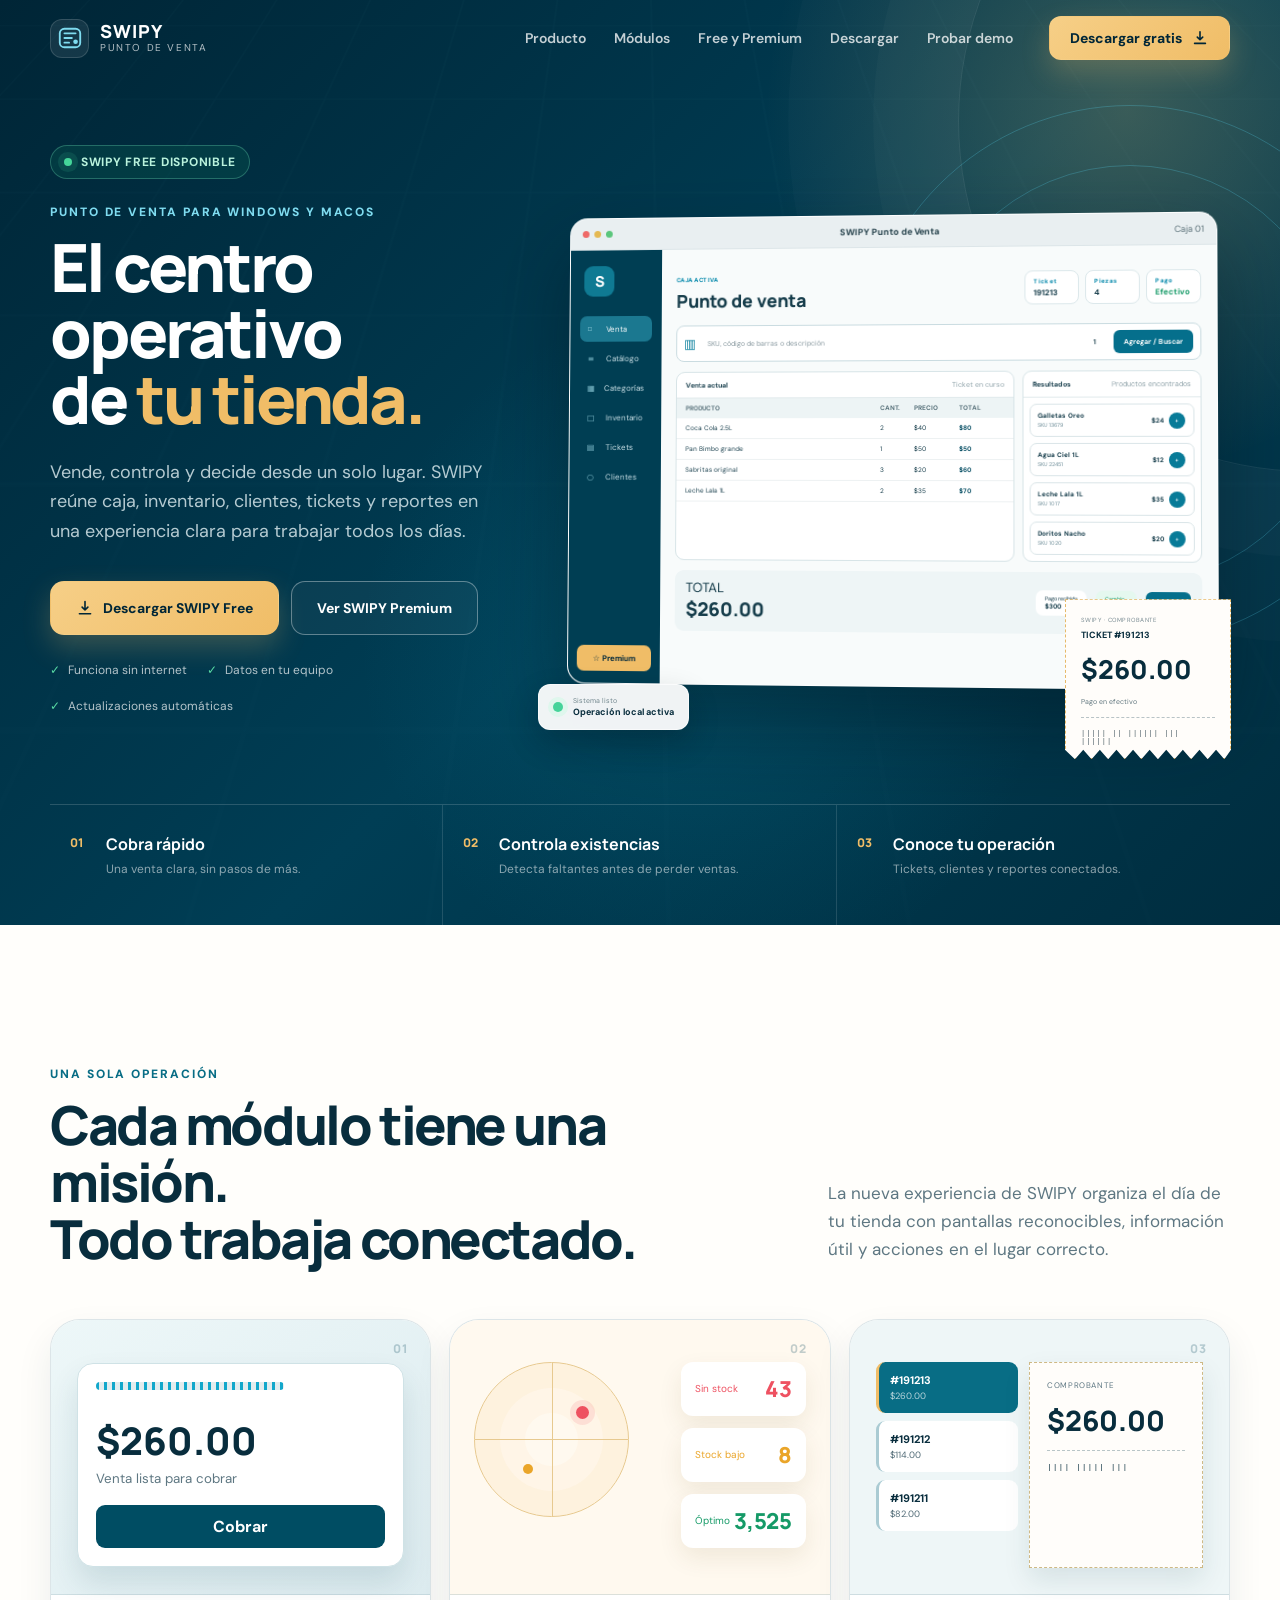
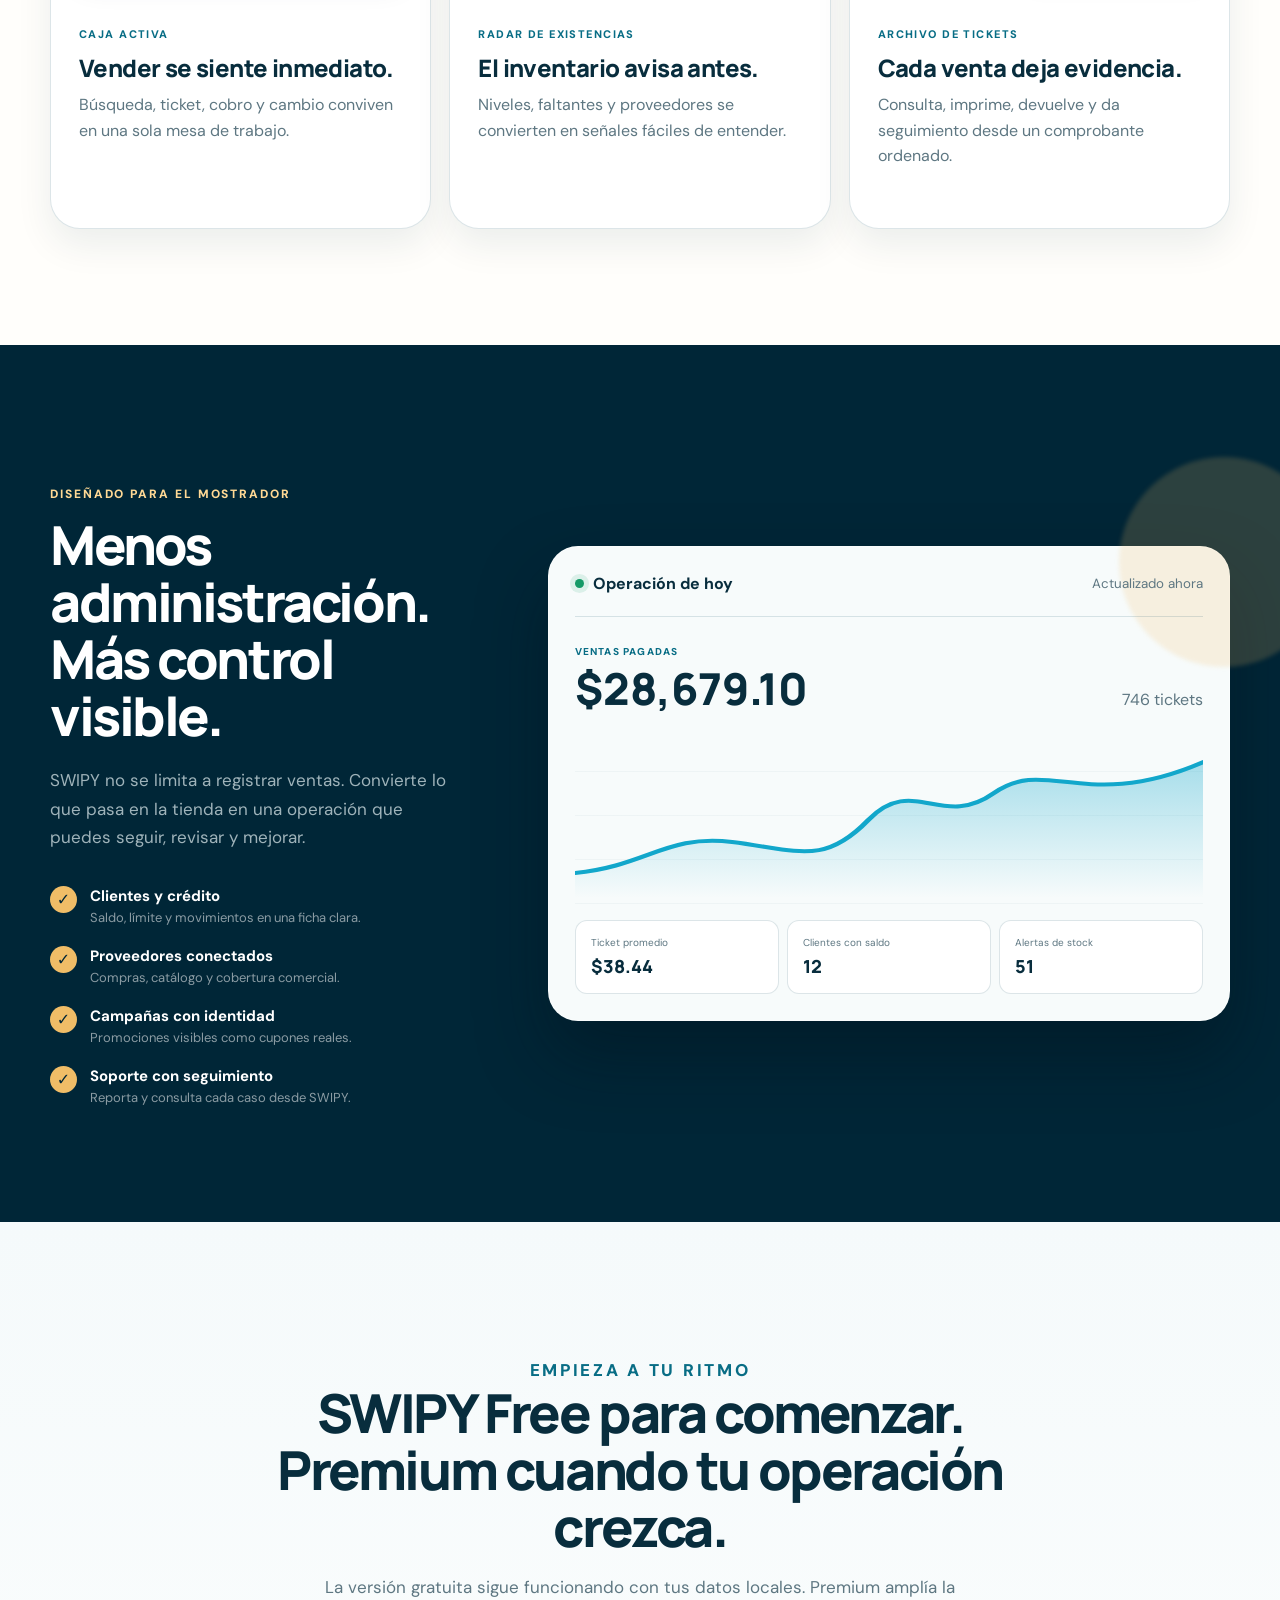
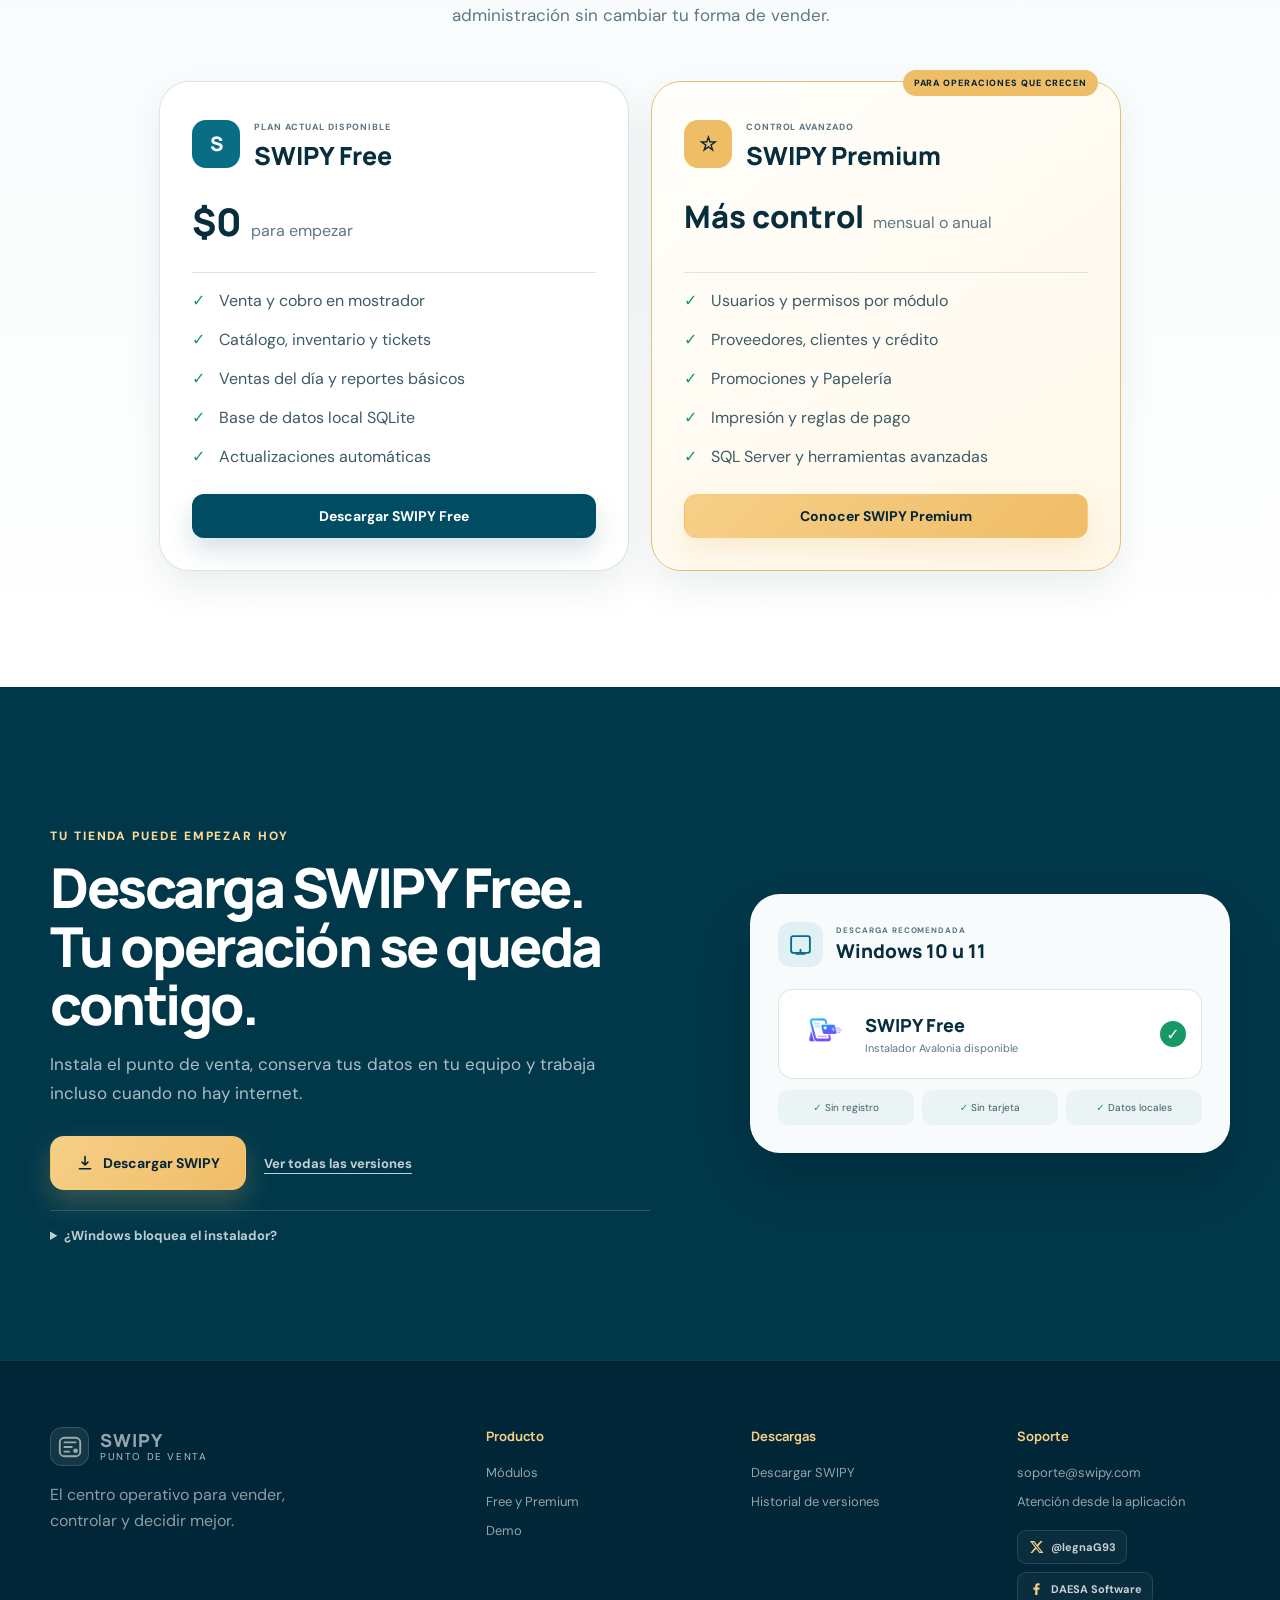
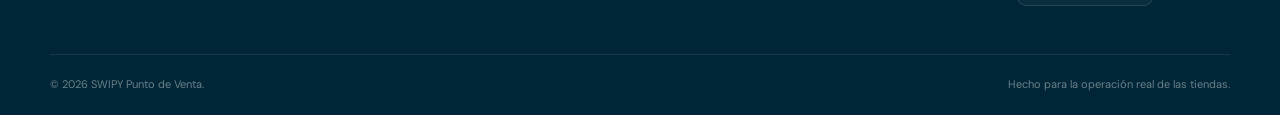
==== index.html @ 62e3567a "feat: publicar landing oficial de SWIPY" ====
<!doctype html>
<html lang="es-MX">
<head>
  <meta charset="utf-8">
  <meta name="viewport" content="width=device-width, initial-scale=1">
  <meta name="theme-color" content="#00384a">
  <meta name="description" content="SWIPY es el punto de venta para cobrar, controlar inventario, clientes, tickets y la operación de tu tienda desde un solo lugar.">
  <meta property="og:title" content="SWIPY · El centro operativo de tu tienda">
  <meta property="og:description" content="Vende, controla y decide desde un solo lugar. Descarga SWIPY Free para Windows o macOS.">
  <meta property="og:type" content="website">
  <meta property="og:url" content="https://daesa-software.github.io/swipy/">
  <meta property="og:image" content="favicon.png">
  <title>SWIPY · Punto de venta para tu tienda</title>
  <link rel="canonical" href="https://daesa-software.github.io/swipy/">
  <link rel="icon" type="image/png" sizes="256x256" href="favicon.png?v=2">
  <link rel="shortcut icon" type="image/png" href="favicon.png?v=2">
  <link rel="apple-touch-icon" href="favicon.png?v=2">
  <link rel="preconnect" href="https://fonts.googleapis.com">
  <link rel="preconnect" href="https://fonts.gstatic.com" crossorigin>
  <link href="https://fonts.googleapis.com/css2?family=DM+Sans:wght@400;500;600;700&family=Manrope:wght@600;700;800&display=swap" rel="stylesheet">
  <link rel="stylesheet" href="styles.css">
</head>
<body>
  <a class="skip-link" href="#contenido">Saltar al contenido</a>

  <header class="site-header" id="top">
    <div class="shell header-inner">
      <a class="brand" href="#top" aria-label="SWIPY, inicio">
        <span class="brand-symbol" aria-hidden="true">
          <svg viewBox="0 0 28 28" fill="none">
            <rect x="3" y="4" width="22" height="20" rx="5" stroke="currentColor" stroke-width="2"/>
            <path d="M8 9h12M8 14h8M8 19h5" stroke="currentColor" stroke-width="2" stroke-linecap="round"/>
            <circle cx="20" cy="18" r="2.5" fill="currentColor"/>
          </svg>
        </span>
        <span><strong>SWIPY</strong><small>Punto de venta</small></span>
      </a>

      <button class="menu-button" type="button" aria-expanded="false" aria-controls="site-nav">
        <span></span><span></span><span></span>
        <span class="sr-only">Abrir menú</span>
      </button>

      <nav class="site-nav" id="site-nav" aria-label="Navegación principal">
        <a href="#producto">Producto</a>
        <a href="#modulos">Módulos</a>
        <a href="#planes">Free y Premium</a>
        <a href="#descargar">Descargar</a>
        <a href="demo.html">Probar demo</a>
      </nav>

      <a class="button button-sand header-download" id="header-download" href="#descargar">
        Descargar gratis
        <svg viewBox="0 0 20 20" aria-hidden="true"><path d="M10 3v9m0 0 3-3m-3 3L7 9M4 16h12" fill="none" stroke="currentColor" stroke-width="1.8" stroke-linecap="round" stroke-linejoin="round"/></svg>
      </a>
    </div>
  </header>

  <main id="contenido">
    <section class="hero" id="producto">
      <div class="blueprint" aria-hidden="true"></div>
      <div class="shell hero-grid">
        <div class="hero-copy">
          <div class="availability">
            <span class="pulse"></span>
            SWIPY Free disponible
          </div>
          <p class="eyebrow" id="hero-eyebrow">Punto de venta para Windows y macOS</p>
          <h1>El centro operativo<br>de <em>tu tienda.</em></h1>
          <p class="hero-lead">Vende, controla y decide desde un solo lugar. SWIPY reúne caja, inventario, clientes, tickets y reportes en una experiencia clara para trabajar todos los días.</p>
          <div class="hero-actions">
            <a class="button button-sand button-large" href="#descargar">
              <svg viewBox="0 0 20 20" aria-hidden="true"><path d="M10 2.8v9.4m0 0 3.2-3.2M10 12.2 6.8 9M3.8 16.4h12.4" fill="none" stroke="currentColor" stroke-width="1.8" stroke-linecap="round" stroke-linejoin="round"/></svg>
              Descargar SWIPY Free
            </a>
            <a class="button button-outline-light button-large" href="#planes">Ver SWIPY Premium</a>
          </div>
          <div class="hero-proof">
            <span><b>✓</b> Funciona sin internet</span>
            <span><b>✓</b> Datos en tu equipo</span>
            <span><b>✓</b> Actualizaciones automáticas</span>
          </div>
        </div>

        <div class="product-stage" aria-label="Vista previa del punto de venta SWIPY">
          <div class="stage-orbit orbit-one"></div>
          <div class="stage-orbit orbit-two"></div>
          <div class="app-window">
            <div class="window-bar">
              <div class="window-dots"><i></i><i></i><i></i></div>
              <strong>SWIPY Punto de Venta</strong>
              <span>Caja 01</span>
            </div>
            <div class="app-body">
              <aside class="app-sidebar">
                <div class="app-logo">S</div>
                <div class="app-nav active"><span>⌑</span> Venta</div>
                <div class="app-nav"><span>≡</span> Catálogo</div>
                <div class="app-nav"><span>▦</span> Categorías</div>
                <div class="app-nav"><span>□</span> Inventario</div>
                <div class="app-nav"><span>▤</span> Tickets</div>
                <div class="app-nav"><span>○</span> Clientes</div>
                <div class="app-premium">☆ Premium</div>
              </aside>
              <div class="app-content">
                <div class="app-top">
                  <div>
                    <small>CAJA ACTIVA</small>
                    <h3>Punto de venta</h3>
                  </div>
                  <div class="app-kpis">
                    <span><small>Ticket</small><b>191213</b></span>
                    <span><small>Piezas</small><b>4</b></span>
                    <span><small>Pago</small><b class="green">Efectivo</b></span>
                  </div>
                </div>
                <div class="search-strip">
                  <span class="barcode">▥</span>
                  <span>SKU, código de barras o descripción</span>
                  <b>1</b>
                  <button>Agregar / Buscar</button>
                </div>
                <div class="sale-grid">
                  <div class="ticket-panel">
                    <div class="panel-title"><strong>Venta actual</strong><span>Ticket en curso</span></div>
                    <div class="ticket-head"><span>Producto</span><span>Cant.</span><span>Precio</span><span>Total</span></div>
                    <div class="ticket-row"><span>Coca Cola 2.5L</span><span>2</span><span>$40</span><b>$80</b></div>
                    <div class="ticket-row"><span>Pan Bimbo grande</span><span>1</span><span>$50</span><b>$50</b></div>
                    <div class="ticket-row"><span>Sabritas original</span><span>3</span><span>$20</span><b>$60</b></div>
                    <div class="ticket-row"><span>Leche Lala 1L</span><span>2</span><span>$35</span><b>$70</b></div>
                  </div>
                  <div class="results-panel">
                    <div class="panel-title"><strong>Resultados</strong><span>Productos encontrados</span></div>
                    <div class="result"><span><b>Galletas Oreo</b><small>SKU 13679</small></span><b>$24</b><i>+</i></div>
                    <div class="result"><span><b>Agua Ciel 1L</b><small>SKU 22451</small></span><b>$12</b><i>+</i></div>
                    <div class="result"><span><b>Leche Lala 1L</b><small>SKU 1017</small></span><b>$35</b><i>+</i></div>
                    <div class="result"><span><b>Doritos Nacho</b><small>SKU 1020</small></span><b>$20</b><i>+</i></div>
                  </div>
                </div>
                <div class="payment-bar">
                  <div><small>TOTAL</small><strong>$260.00</strong></div>
                  <span><small>Pago recibido</small><b>$300</b></span>
                  <span class="change"><small>Cambio</small><b>$40.00</b></span>
                  <button>Cobrar</button>
                </div>
              </div>
            </div>
          </div>
          <div class="receipt-card">
            <span>SWIPY · COMPROBANTE</span>
            <b>TICKET #191213</b>
            <strong>$260.00</strong>
            <small>Pago en efectivo</small>
            <i></i>
            <code>||||| || |||||| ||| ||||||</code>
          </div>
          <div class="status-card">
            <i></i>
            <span><small>Sistema listo</small><strong>Operación local activa</strong></span>
          </div>
        </div>
      </div>
      <div class="shell signal-strip" aria-label="Características principales">
        <div><span>01</span><strong>Cobra rápido</strong><small>Una venta clara, sin pasos de más.</small></div>
        <div><span>02</span><strong>Controla existencias</strong><small>Detecta faltantes antes de perder ventas.</small></div>
        <div><span>03</span><strong>Conoce tu operación</strong><small>Tickets, clientes y reportes conectados.</small></div>
      </div>
    </section>

    <section class="section intro-section" id="modulos">
      <div class="shell">
        <div class="section-heading">
          <div>
            <p class="eyebrow ocean">Una sola operación</p>
            <h2>Cada módulo tiene una misión.<br>Todo trabaja conectado.</h2>
          </div>
          <p>La nueva experiencia de SWIPY organiza el día de tu tienda con pantallas reconocibles, información útil y acciones en el lugar correcto.</p>
        </div>

        <div class="module-grid">
          <article class="module-card module-sale">
            <div class="module-number">01</div>
            <div class="module-visual">
              <div class="mini-register">
                <span class="scan-line"></span>
                <div><b>$260.00</b><small>Venta lista para cobrar</small></div>
                <button>Cobrar</button>
              </div>
            </div>
            <div class="module-copy">
              <span class="module-label">Caja activa</span>
              <h3>Vender se siente inmediato.</h3>
              <p>Búsqueda, ticket, cobro y cambio conviven en una sola mesa de trabajo.</p>
            </div>
          </article>

          <article class="module-card module-stock">
            <div class="module-number">02</div>
            <div class="module-visual stock-radar">
              <div class="radar-circle"><span></span><i></i></div>
              <div class="stock-stat red"><small>Sin stock</small><b>43</b></div>
              <div class="stock-stat amber"><small>Stock bajo</small><b>8</b></div>
              <div class="stock-stat green"><small>Óptimo</small><b>3,525</b></div>
            </div>
            <div class="module-copy">
              <span class="module-label">Radar de existencias</span>
              <h3>El inventario avisa antes.</h3>
              <p>Niveles, faltantes y proveedores se convierten en señales fáciles de entender.</p>
            </div>
          </article>

          <article class="module-card module-ticket">
            <div class="module-number">03</div>
            <div class="module-visual archive-visual">
              <div class="archive-list">
                <span class="selected"><b>#191213</b><small>$260.00</small></span>
                <span><b>#191212</b><small>$114.00</small></span>
                <span><b>#191211</b><small>$82.00</small></span>
              </div>
              <div class="archive-receipt">
                <small>COMPROBANTE</small><b>$260.00</b><i></i><code>|||| ||||| |||</code>
              </div>
            </div>
            <div class="module-copy">
              <span class="module-label">Archivo de tickets</span>
              <h3>Cada venta deja evidencia.</h3>
              <p>Consulta, imprime, devuelve y da seguimiento desde un comprobante ordenado.</p>
            </div>
          </article>
        </div>
      </div>
    </section>

    <section class="section workflow-section">
      <div class="shell workflow-grid">
        <div class="workflow-copy">
          <p class="eyebrow sand">Diseñado para el mostrador</p>
          <h2>Menos administración.<br>Más control visible.</h2>
          <p>SWIPY no se limita a registrar ventas. Convierte lo que pasa en la tienda en una operación que puedes seguir, revisar y mejorar.</p>
          <ul class="check-list">
            <li><span>✓</span><div><b>Clientes y crédito</b><small>Saldo, límite y movimientos en una ficha clara.</small></div></li>
            <li><span>✓</span><div><b>Proveedores conectados</b><small>Compras, catálogo y cobertura comercial.</small></div></li>
            <li><span>✓</span><div><b>Campañas con identidad</b><small>Promociones visibles como cupones reales.</small></div></li>
            <li><span>✓</span><div><b>Soporte con seguimiento</b><small>Reporta y consulta cada caso desde SWIPY.</small></div></li>
          </ul>
        </div>
        <div class="operations-board">
          <div class="board-header">
            <span><i></i> Operación de hoy</span>
            <small>Actualizado ahora</small>
          </div>
          <div class="board-total">
            <small>VENTAS PAGADAS</small>
            <strong>$28,679.10</strong>
            <span>746 tickets</span>
          </div>
          <div class="board-chart">
            <div class="chart-grid"></div>
            <svg viewBox="0 0 480 160" preserveAspectRatio="none" aria-hidden="true">
              <defs><linearGradient id="chartFill" x1="0" y1="0" x2="0" y2="1"><stop offset="0" stop-color="#12a7cb" stop-opacity=".35"/><stop offset="1" stop-color="#12a7cb" stop-opacity="0"/></linearGradient></defs>
              <path d="M0 135 C55 128,70 96,120 104 S190 128,224 82 S280 92,320 55 S390 75,480 24 L480 160 L0 160Z" fill="url(#chartFill)"/>
              <path d="M0 135 C55 128,70 96,120 104 S190 128,224 82 S280 92,320 55 S390 75,480 24" fill="none" stroke="#12a7cb" stroke-width="4" stroke-linecap="round"/>
            </svg>
          </div>
          <div class="board-stats">
            <span><small>Ticket promedio</small><b>$38.44</b></span>
            <span><small>Clientes con saldo</small><b>12</b></span>
            <span><small>Alertas de stock</small><b>51</b></span>
          </div>
        </div>
      </div>
    </section>

    <section class="section plans-section" id="planes">
      <div class="shell">
        <div class="section-heading centered">
          <p class="eyebrow ocean">Empieza a tu ritmo</p>
          <h2>SWIPY Free para comenzar.<br>Premium cuando tu operación crezca.</h2>
          <p>La versión gratuita sigue funcionando con tus datos locales. Premium amplía la administración sin cambiar tu forma de vender.</p>
        </div>
        <div class="plans-grid">
          <article class="plan-card free-card">
            <div class="plan-top">
              <span class="plan-icon">S</span>
              <div><small>PLAN ACTUAL DISPONIBLE</small><h3>SWIPY Free</h3></div>
            </div>
            <div class="price"><strong>$0</strong><span>para empezar</span></div>
            <ul>
              <li>Venta y cobro en mostrador</li>
              <li>Catálogo, inventario y tickets</li>
              <li>Ventas del día y reportes básicos</li>
              <li>Base de datos local SQLite</li>
              <li>Actualizaciones automáticas</li>
            </ul>
            <a class="button button-ocean button-full" href="#descargar">Descargar SWIPY Free</a>
          </article>
          <article class="plan-card premium-card">
            <div class="premium-ribbon">PARA OPERACIONES QUE CRECEN</div>
            <div class="plan-top">
              <span class="plan-icon">☆</span>
              <div><small>CONTROL AVANZADO</small><h3>SWIPY Premium</h3></div>
            </div>
            <div class="price"><strong>Más control</strong><span>mensual o anual</span></div>
            <ul>
              <li>Usuarios y permisos por módulo</li>
              <li>Proveedores, clientes y crédito</li>
              <li>Promociones y Papelería</li>
              <li>Impresión y reglas de pago</li>
              <li>SQL Server y herramientas avanzadas</li>
            </ul>
            <a class="button button-sand button-full" href="mailto:soporte@swipy.com?subject=Quiero%20SWIPY%20Premium">Conocer SWIPY Premium</a>
          </article>
        </div>
      </div>
    </section>

    <section class="section download-section" id="descargar">
      <div class="shell download-grid">
        <div class="download-copy">
          <p class="eyebrow sand">Tu tienda puede empezar hoy</p>
          <h2>Descarga SWIPY Free.<br>Tu operación se queda contigo.</h2>
          <p>Instala el punto de venta, conserva tus datos en tu equipo y trabaja incluso cuando no hay internet.</p>
          <div class="download-actions">
            <a class="button button-sand button-large" id="download-swipy" href="https://github.com/DaeSa-Software/swipy-pages/releases/latest">
              <svg class="download-icon" id="download-icon" viewBox="0 0 20 20" aria-hidden="true"><path d="M10 2.8v9.4m0 0 3.2-3.2M10 12.2 6.8 9M3.8 16.4h12.4" fill="none" stroke="currentColor" stroke-width="1.8" stroke-linecap="round" stroke-linejoin="round"/></svg>
              <span id="download-label">Descargar SWIPY</span>
            </a>
            <a class="release-link" id="download-alt" href="https://github.com/DaeSa-Software/swipy-pages/releases">Ver todas las versiones</a>
          </div>

          <details class="download-tip" id="tip-windows">
            <summary>¿Windows bloquea el instalador?</summary>
            <div>
              <p>Como SWIPY todavía no usa un certificado comercial, Windows puede mostrar “editor desconocido” la primera vez.</p>
              <ol>
                <li>Selecciona <strong>Más información</strong>.</li>
                <li>Presiona <strong>Ejecutar de todas formas</strong>.</li>
              </ol>
            </div>
          </details>
          <details class="download-tip" id="tip-mac" hidden>
            <summary>¿macOS bloquea SWIPY al abrir?</summary>
            <div>
              <p>La versión para Mac continúa como preview. Para abrirla por primera vez:</p>
              <ol>
                <li>Haz Control + clic sobre <strong>SWIPY.app</strong>.</li>
                <li>Selecciona <strong>Abrir</strong> y confirma nuevamente.</li>
              </ol>
            </div>
          </details>
        </div>

        <div class="download-device">
          <div class="device-top">
            <span class="device-icon" id="download-platform-icon">
              <svg viewBox="0 0 24 24" aria-hidden="true"><rect x="3" y="4" width="18" height="16" rx="2" fill="none" stroke="currentColor" stroke-width="1.8"/><path d="M8 21h8M12 17v4" fill="none" stroke="currentColor" stroke-width="1.8" stroke-linecap="round"/></svg>
            </span>
            <span><small>DESCARGA RECOMENDADA</small><strong id="download-platform-label">Windows 10 u 11</strong></span>
          </div>
          <div class="device-screen">
            <img src="favicon.png?v=2" alt="Icono de SWIPY" loading="lazy">
            <div><b>SWIPY Free</b><span id="download-version">Instalador Avalonia disponible</span></div>
            <i>✓</i>
          </div>
          <div class="device-features">
            <span><b>✓</b> Sin registro</span>
            <span><b>✓</b> Sin tarjeta</span>
            <span><b>✓</b> Datos locales</span>
          </div>
        </div>
      </div>
    </section>
  </main>

  <footer class="site-footer">
    <div class="shell footer-grid">
      <div class="footer-brand">
        <a class="brand" href="#top">
          <span class="brand-symbol" aria-hidden="true">
            <svg viewBox="0 0 28 28" fill="none"><rect x="3" y="4" width="22" height="20" rx="5" stroke="currentColor" stroke-width="2"/><path d="M8 9h12M8 14h8M8 19h5" stroke="currentColor" stroke-width="2" stroke-linecap="round"/><circle cx="20" cy="18" r="2.5" fill="currentColor"/></svg>
          </span>
          <span><strong>SWIPY</strong><small>Punto de venta</small></span>
        </a>
        <p>El centro operativo para vender, controlar y decidir mejor.</p>
      </div>
      <div>
        <h4>Producto</h4>
        <a href="#modulos">Módulos</a>
        <a href="#planes">Free y Premium</a>
        <a href="demo.html">Demo</a>
      </div>
      <div>
        <h4>Descargas</h4>
        <a href="#descargar">Descargar SWIPY</a>
        <a href="https://github.com/DaeSa-Software/swipy-pages/releases">Historial de versiones</a>
      </div>
      <div>
        <h4>Soporte</h4>
        <a href="mailto:soporte@swipy.com">soporte@swipy.com</a>
        <span>Atención desde la aplicación</span>
        <div class="social-links" aria-label="Redes sociales de SWIPY y DAESA">
          <a class="social-link" href="https://x.com/legnaG93" target="_blank" rel="noopener noreferrer" aria-label="Seguir a Ángel en X">
            <svg viewBox="0 0 24 24" aria-hidden="true">
              <path d="M18.9 3H22l-6.8 7.8L23.2 21H17l-4.9-6.3L6.6 21H3.5l7.1-8.1L2.9 3h6.4l4.4 5.8L18.9 3Zm-1.1 16h1.7L8.4 4.9H6.6L17.8 19Z" fill="currentColor"/>
            </svg>
            <span>@legnaG93</span>
          </a>
          <a class="social-link" href="https://www.facebook.com/DaesaSoftware" target="_blank" rel="noopener noreferrer" aria-label="Seguir a DAESA Software en Facebook">
            <svg viewBox="0 0 24 24" aria-hidden="true">
              <path d="M14.2 21v-8h2.7l.4-3.1h-3.1v-2c0-.9.3-1.5 1.6-1.5h1.7V3.6c-.3 0-1.3-.1-2.5-.1-2.5 0-4.2 1.5-4.2 4.3v2.1H8V13h2.8v8h3.4Z" fill="currentColor"/>
            </svg>
            <span>DAESA Software</span>
          </a>
        </div>
      </div>
    </div>
    <div class="shell footer-bottom">
      <span>© 2026 SWIPY Punto de Venta.</span>
      <span>Hecho para la operación real de las tiendas.</span>
    </div>
  </footer>

  <script src="landing.js"></script>
</body>
</html>
---- styles.css ----
:root {
  --ocean-950: #002637;
  --ocean-900: #00384a;
  --ocean-800: #004d63;
  --ocean-700: #086d85;
  --cyan-500: #12a7cb;
  --cyan-300: #7fdcf0;
  --sand-500: #f0bd67;
  --sand-400: #f6cf87;
  --sand-200: #f9e8c9;
  --cream: #fffaf1;
  --paper: #fffefb;
  --mist: #eef6f7;
  --ink: #082d3d;
  --muted: #5e7782;
  --line: rgba(7, 73, 91, .14);
  --green: #159a67;
  --red: #ee5161;
  --amber: #eaa529;
  --shadow: 0 24px 60px rgba(0, 36, 50, .15);
  --shadow-soft: 0 16px 36px rgba(0, 48, 63, .08);
  --radius-xl: 30px;
  --radius-lg: 22px;
  --radius-md: 15px;
  --shell: min(1180px, calc(100% - 40px));
}

* { box-sizing: border-box; }
html { scroll-behavior: smooth; }
body {
  margin: 0;
  color: var(--ink);
  background: var(--paper);
  font-family: "DM Sans", system-ui, sans-serif;
  -webkit-font-smoothing: antialiased;
}
body.menu-open { overflow: hidden; }
a { color: inherit; text-decoration: none; }
button, input { font: inherit; }
img, svg { display: block; max-width: 100%; }
.shell { width: var(--shell); margin-inline: auto; }
.sr-only {
  position: absolute; width: 1px; height: 1px; padding: 0; margin: -1px;
  overflow: hidden; clip: rect(0,0,0,0); white-space: nowrap; border: 0;
}
.skip-link {
  position: fixed; z-index: 1000; left: 20px; top: -80px;
  padding: 12px 16px; border-radius: 10px; background: var(--sand-500); color: var(--ocean-950);
}
.skip-link:focus { top: 18px; }

.site-header {
  position: fixed; z-index: 100; top: 0; left: 0; right: 0;
  height: 76px; color: white; transition: background .25s ease, box-shadow .25s ease;
}
.site-header.scrolled {
  background: rgba(0, 38, 55, .91); box-shadow: 0 8px 28px rgba(0, 20, 30, .24);
  backdrop-filter: blur(18px);
}
.header-inner { height: 100%; display: flex; align-items: center; gap: 34px; }
.brand { display: inline-flex; align-items: center; gap: 11px; min-width: 170px; }
.brand-symbol {
  width: 39px; height: 39px; display: grid; place-items: center; border-radius: 12px;
  color: var(--cyan-300); background: rgba(255,255,255,.08); border: 1px solid rgba(255,255,255,.14);
}
.brand-symbol svg { width: 26px; height: 26px; }
.brand > span:last-child { display: grid; gap: 1px; }
.brand strong { font: 800 18px/1 "Manrope", sans-serif; letter-spacing: .06em; }
.brand small { font-size: 10px; text-transform: uppercase; letter-spacing: .16em; color: rgba(255,255,255,.7); }
.site-nav { display: flex; align-items: center; gap: 28px; margin-left: auto; }
.site-nav a { position: relative; font-size: 14px; font-weight: 600; color: rgba(255,255,255,.77); }
.site-nav a::after {
  content: ""; position: absolute; left: 0; right: 100%; bottom: -8px; height: 2px;
  background: var(--sand-500); transition: right .2s ease;
}
.site-nav a:hover { color: white; }
.site-nav a:hover::after { right: 0; }
.menu-button { display: none; }

.button {
  min-height: 44px; padding: 0 20px; display: inline-flex; align-items: center; justify-content: center; gap: 9px;
  border: 1px solid transparent; border-radius: 12px; font-weight: 700; font-size: 14px;
  transition: transform .2s ease, box-shadow .2s ease, background .2s ease;
}
.button:hover { transform: translateY(-2px); }
.button svg { width: 18px; height: 18px; }
.button-sand {
  color: var(--ocean-950); background: linear-gradient(135deg, var(--sand-400), var(--sand-500));
  box-shadow: 0 12px 28px rgba(240,189,103,.24);
}
.button-sand:hover { box-shadow: 0 15px 34px rgba(240,189,103,.35); }
.button-ocean { color: white; background: var(--ocean-800); box-shadow: 0 12px 26px rgba(0,77,99,.17); }
.button-outline-light { color: white; border-color: rgba(255,255,255,.35); background: rgba(255,255,255,.04); }
.button-outline-light:hover { background: rgba(255,255,255,.1); }
.button-large { min-height: 54px; padding-inline: 25px; border-radius: 14px; }
.button-full { width: 100%; }
.header-download { margin-left: 2px; }

.hero {
  position: relative; min-height: 850px; overflow: hidden; color: white;
  padding: 145px 0 0;
  background:
    radial-gradient(circle at 88% 12%, rgba(240,189,103,.24), transparent 26%),
    radial-gradient(circle at 55% 70%, rgba(9,142,173,.2), transparent 36%),
    linear-gradient(135deg, #002536 0%, #003e55 54%, #002d3f 100%);
}
.hero::before {
  content: ""; position: absolute; width: 700px; height: 700px; right: -380px; top: -230px;
  border: 1px solid rgba(255,255,255,.09); border-radius: 50%;
  box-shadow: 0 0 0 85px rgba(255,255,255,.018), 0 0 0 170px rgba(255,255,255,.014);
}
.blueprint {
  position: absolute; inset: 0; opacity: .19;
  background-image:
    linear-gradient(rgba(120,216,235,.15) 1px, transparent 1px),
    linear-gradient(90deg, rgba(120,216,235,.15) 1px, transparent 1px);
  background-size: 72px 72px; transform: perspective(700px) rotateX(50deg) scale(1.3) translateY(-28%);
  transform-origin: top center; mask-image: linear-gradient(to bottom, black, transparent 80%);
}
.hero-grid {
  position: relative; z-index: 2; display: grid; grid-template-columns: .86fr 1.25fr; gap: 54px; align-items: center;
}
.hero-copy { padding-bottom: 90px; }
.availability {
  width: max-content; display: flex; align-items: center; gap: 9px; padding: 8px 13px;
  border-radius: 999px; border: 1px solid rgba(116,224,186,.3); background: rgba(7,91,79,.34);
  color: #baf3dd; font-size: 12px; font-weight: 700; letter-spacing: .06em; text-transform: uppercase;
}
.pulse { width: 8px; height: 8px; border-radius: 50%; background: #45d69a; box-shadow: 0 0 0 6px rgba(69,214,154,.12); }
.eyebrow {
  margin: 25px 0 14px; font-size: 12px; font-weight: 800; letter-spacing: .16em; text-transform: uppercase; color: var(--cyan-300);
}
.eyebrow.ocean { color: var(--ocean-700); }
.eyebrow.sand { color: #ffd995; }
.hero h1, .section h2 {
  margin: 0; font-family: "Manrope", sans-serif; font-weight: 800; letter-spacing: -.045em;
}
.hero h1 { max-width: 630px; font-size: clamp(50px, 5.2vw, 78px); line-height: .99; }
.hero h1 em { color: var(--sand-500); font-style: normal; }
.hero-lead { max-width: 590px; margin: 26px 0 0; color: rgba(235,249,251,.77); font-size: 18px; line-height: 1.65; }
.hero-actions { display: flex; flex-wrap: wrap; gap: 12px; margin-top: 34px; }
.hero-proof { display: flex; flex-wrap: wrap; gap: 20px; margin-top: 27px; color: rgba(255,255,255,.7); font-size: 12px; }
.hero-proof b { color: #58dba4; margin-right: 5px; }

.product-stage { position: relative; min-width: 0; padding: 34px 16px 82px 0; }
.stage-orbit { position: absolute; border: 1px solid rgba(85,206,231,.27); border-radius: 50%; }
.orbit-one { width: 540px; height: 540px; right: -170px; top: -75px; }
.orbit-two { width: 420px; height: 420px; right: -110px; top: -15px; }
.app-window {
  position: relative; z-index: 3; width: 760px; max-width: 100%; overflow: hidden; border-radius: 18px;
  background: #f8fbfb; border: 1px solid rgba(255,255,255,.8); box-shadow: 0 34px 80px rgba(0,18,28,.42);
  transform: perspective(1500px) rotateY(-4deg) rotateX(1.5deg);
}
.window-bar {
  height: 32px; display: grid; grid-template-columns: 1fr auto 1fr; align-items: center; padding: 0 12px;
  color: #5c7179; background: #e9eff1; border-bottom: 1px solid #dce5e8; font-size: 9px;
}
.window-bar strong { color: #233f49; }
.window-bar > span { text-align: right; }
.window-dots { display: flex; gap: 5px; }
.window-dots i { width: 7px; height: 7px; border-radius: 50%; background: #ee6a68; }
.window-dots i:nth-child(2) { background: #e5b952; }
.window-dots i:nth-child(3) { background: #5bc67c; }
.app-body { display: grid; grid-template-columns: 94px 1fr; min-height: 438px; }
.app-sidebar { position: relative; padding: 16px 10px; color: #cde3e9; background: #003e53; }
.app-logo {
  width: 31px; height: 31px; display: grid; place-items: center; margin: 0 0 20px 4px;
  border-radius: 9px; background: #0f7a93; color: white; font: 800 15px "Manrope";
}
.app-nav { display: flex; align-items: center; gap: 7px; padding: 8px 8px; margin-bottom: 4px; border-radius: 7px; font-size: 8px; }
.app-nav span { width: 12px; color: #8bc9d7; }
.app-nav.active { color: white; background: #1b7890; }
.app-premium {
  position: absolute; left: 9px; right: 9px; bottom: 12px; padding: 8px; border-radius: 7px;
  color: #082d3d; background: var(--sand-500); font-size: 8px; text-align: center; font-weight: 700;
}
.app-content { min-width: 0; padding: 17px 15px 14px; color: #163d4b; }
.app-top { display: flex; align-items: center; justify-content: space-between; gap: 10px; }
.app-top small { font-size: 6px; color: #088aac; font-weight: 800; letter-spacing: .08em; }
.app-top h3 { margin: 2px 0 0; font: 800 18px "Manrope"; }
.app-kpis { display: flex; gap: 6px; }
.app-kpis span { min-width: 54px; padding: 6px 8px; border: 1px solid #dce8eb; border-radius: 8px; background: white; }
.app-kpis small, .app-kpis b { display: block; }
.app-kpis b { margin-top: 2px; font-size: 8px; }
.app-kpis .green { color: var(--green); }
.search-strip {
  display: grid; grid-template-columns: 18px 1fr 26px auto; align-items: center; gap: 6px; margin-top: 13px;
  padding: 6px 7px; border: 1px solid #c9dbe0; border-radius: 8px; background: white; color: #85969d; font-size: 7px;
}
.search-strip .barcode { font-size: 13px; color: #087e9c; }
.search-strip > b { color: #294c58; text-align: center; }
.search-strip button, .payment-bar button {
  border: 0; border-radius: 6px; padding: 7px 10px; color: white; background: #056f8c; font-size: 7px; font-weight: 700;
}
.sale-grid { display: grid; grid-template-columns: 1.55fr .8fr; gap: 8px; margin-top: 10px; }
.ticket-panel, .results-panel { overflow: hidden; border: 1px solid #d7e4e7; border-radius: 9px; background: white; }
.panel-title { display: flex; justify-content: space-between; padding: 8px 9px; border-bottom: 1px solid #e1eaec; font-size: 7px; }
.panel-title span { color: #8ca0a7; }
.ticket-head, .ticket-row { display: grid; grid-template-columns: 1fr 34px 45px 45px; padding: 6px 9px; font-size: 6.5px; }
.ticket-head { color: #58717a; background: #edf4f5; font-weight: 700; text-transform: uppercase; }
.ticket-row { border-bottom: 1px solid #edf1f2; }
.ticket-row b { color: #0c5267; }
.result { display: grid; grid-template-columns: 1fr auto 17px; align-items: center; gap: 5px; margin: 6px; padding: 7px; border: 1px solid #dae5e8; border-radius: 7px; font-size: 6.5px; }
.result span { display: grid; }
.result small { color: #6c8c97; margin-top: 2px; }
.result i { width: 16px; height: 16px; display: grid; place-items: center; border-radius: 50%; color: white; background: #087b98; font-style: normal; }
.payment-bar {
  display: grid; grid-template-columns: 1fr auto auto auto; align-items: center; gap: 9px; margin-top: 10px;
  padding: 9px 11px; border-radius: 9px; background: #eef5f6;
}
.payment-bar > div small, .payment-bar > span small, .payment-bar > span b { display: block; }
.payment-bar > div strong { font: 800 19px "Manrope"; }
.payment-bar > span { padding: 5px 9px; border-radius: 7px; background: white; font-size: 6.5px; }
.payment-bar .change { color: var(--green); background: #e5f8ef; }
.receipt-card {
  position: absolute; z-index: 5; right: -1px; bottom: 9px; width: 166px; padding: 16px 15px 13px;
  display: grid; gap: 5px; color: var(--ink); background: #fffdfa;
  border: 1px dashed #e6b969; box-shadow: 0 18px 38px rgba(0,20,30,.25);
  clip-path: polygon(0 0, 100% 0, 100% 94%, 96% 100%, 91% 94%, 86% 100%, 81% 94%, 76% 100%, 71% 94%, 66% 100%, 61% 94%, 56% 100%, 51% 94%, 46% 100%, 41% 94%, 36% 100%, 31% 94%, 26% 100%, 21% 94%, 16% 100%, 11% 94%, 6% 100%, 0 94%);
}
.receipt-card span { font-size: 6px; color: #798b92; letter-spacing: .08em; }
.receipt-card > b { font-size: 9px; }
.receipt-card strong { margin: 5px 0; font: 800 26px "Manrope"; }
.receipt-card small { font-size: 7px; color: #61777f; }
.receipt-card i { height: 1px; margin: 6px 0; border-top: 1px dashed #b8c3c6; }
.receipt-card code { font-size: 7px; letter-spacing: 1px; color: #40545c; }
.status-card {
  position: absolute; z-index: 6; left: -25px; bottom: 38px; padding: 11px 14px; display: flex; align-items: center; gap: 10px;
  color: var(--ink); background: rgba(255,255,255,.94); border: 1px solid rgba(255,255,255,.65); border-radius: 12px;
  box-shadow: 0 13px 30px rgba(0,18,28,.23); backdrop-filter: blur(10px);
}
.status-card i { width: 10px; height: 10px; border-radius: 50%; background: #46d39a; box-shadow: 0 0 0 5px #dff7ed; }
.status-card span { display: grid; gap: 1px; }
.status-card small { color: #72878e; font-size: 7px; }
.status-card strong { font-size: 9px; }

.signal-strip {
  position: relative; z-index: 4; display: grid; grid-template-columns: repeat(3, 1fr); border-top: 1px solid rgba(255,255,255,.16);
}
.signal-strip > div { position: relative; min-height: 120px; padding: 28px 26px 28px 56px; border-right: 1px solid rgba(255,255,255,.13); }
.signal-strip > div:last-child { border-right: 0; }
.signal-strip span { position: absolute; left: 20px; top: 29px; color: var(--sand-500); font: 800 12px "Manrope"; }
.signal-strip strong, .signal-strip small { display: block; }
.signal-strip strong { font: 700 16px "Manrope"; }
.signal-strip small { margin-top: 6px; color: rgba(255,255,255,.55); font-size: 12px; }

.section { padding: 116px 0; }
.section h2 { font-size: clamp(36px, 4.2vw, 58px); line-height: 1.06; }
.intro-section { background: var(--paper); }
.section-heading { display: grid; grid-template-columns: 1.25fr .72fr; align-items: end; gap: 80px; margin-bottom: 52px; }
.section-heading > p { margin: 0 0 4px; color: var(--muted); font-size: 17px; line-height: 1.65; }
.section-heading.centered { display: block; max-width: 820px; margin: 0 auto 52px; text-align: center; }
.section-heading.centered > p { max-width: 680px; margin: 18px auto 0; }

.module-grid { display: grid; grid-template-columns: repeat(3, 1fr); gap: 18px; }
.module-card {
  position: relative; overflow: hidden; min-height: 510px; border: 1px solid var(--line); border-radius: var(--radius-xl);
  background: white; box-shadow: var(--shadow-soft); transition: transform .3s ease, box-shadow .3s ease;
}
.module-card:hover { transform: translateY(-6px); box-shadow: var(--shadow); }
.module-number {
  position: absolute; z-index: 3; top: 20px; right: 22px; color: rgba(7,73,91,.25); font: 800 12px "Manrope"; letter-spacing: .1em;
}
.module-visual { height: 275px; padding: 42px 26px 26px; border-bottom: 1px solid var(--line); }
.module-copy { padding: 27px 28px 30px; }
.module-label { color: var(--ocean-700); font-size: 11px; font-weight: 800; letter-spacing: .13em; text-transform: uppercase; }
.module-copy h3 { margin: 11px 0 11px; font: 800 24px/1.15 "Manrope"; letter-spacing: -.025em; }
.module-copy p { margin: 0; color: var(--muted); line-height: 1.6; }
.module-sale .module-visual { display: grid; place-items: center; background: linear-gradient(145deg, #edf7f8, #ddecf0); }
.mini-register { width: 100%; padding: 18px; border-radius: 16px; background: white; border: 1px solid #cfe2e6; box-shadow: 0 16px 30px rgba(0,66,84,.12); }
.scan-line { display: block; width: 65%; height: 8px; margin-bottom: 24px; border-radius: 999px; background: linear-gradient(90deg, var(--cyan-500) 3px, #e2ecee 3px); background-size: 8px 100%; }
.mini-register > div { display: grid; gap: 4px; }
.mini-register b { font: 800 38px "Manrope"; }
.mini-register small { color: var(--muted); }
.mini-register button { width: 100%; margin-top: 18px; padding: 11px; border: 0; border-radius: 9px; color: white; background: var(--ocean-800); font-weight: 700; }
.module-stock .module-visual { position: relative; background: #fff9ef; }
.stock-radar { overflow: hidden; }
.radar-circle { position: absolute; left: 24px; top: 42px; width: 155px; height: 155px; border: 1px solid #e7c98f; border-radius: 50%; box-shadow: inset 0 0 0 25px rgba(240,189,103,.07), inset 0 0 0 50px rgba(240,189,103,.06); }
.radar-circle::before, .radar-circle::after { content: ""; position: absolute; background: #e7c98f; }
.radar-circle::before { left: 50%; top: 0; bottom: 0; width: 1px; }
.radar-circle::after { top: 50%; left: 0; right: 0; height: 1px; }
.radar-circle span { position: absolute; width: 13px; height: 13px; left: 66%; top: 28%; border-radius: 50%; background: var(--red); box-shadow: 0 0 0 6px rgba(238,81,97,.13); }
.radar-circle i { position: absolute; width: 10px; height: 10px; left: 31%; top: 66%; border-radius: 50%; background: var(--amber); }
.stock-stat { position: absolute; right: 24px; width: 125px; padding: 12px 14px; display: flex; justify-content: space-between; align-items: center; border-radius: 12px; background: white; box-shadow: 0 10px 25px rgba(91,64,11,.09); }
.stock-stat small { font-size: 10px; }
.stock-stat b { font: 800 22px "Manrope"; }
.stock-stat.red { top: 42px; color: var(--red); }
.stock-stat.amber { top: 108px; color: var(--amber); }
.stock-stat.green { top: 174px; color: var(--green); }
.module-ticket .module-visual { display: grid; grid-template-columns: .9fr 1.1fr; gap: 11px; background: #eef6f7; }
.archive-list { display: grid; align-content: start; gap: 8px; }
.archive-list span { padding: 11px; display: grid; gap: 3px; border-radius: 9px; background: white; border-left: 3px solid #aacbd3; font-size: 11px; }
.archive-list span.selected { color: white; background: var(--ocean-700); border-left-color: var(--sand-500); }
.archive-list small { opacity: .7; }
.archive-receipt { padding: 17px; display: grid; align-content: start; gap: 11px; background: #fffdfa; border: 1px dashed #ceb985; box-shadow: 0 12px 25px rgba(0,54,70,.1); }
.archive-receipt small { color: var(--muted); font-size: 8px; letter-spacing: .08em; }
.archive-receipt b { font: 800 28px "Manrope"; }
.archive-receipt i { display: block; height: 1px; border-top: 1px dashed #b8c5c7; }
.archive-receipt code { font-size: 8px; letter-spacing: 1px; }

.workflow-section { color: white; background: var(--ocean-950); overflow: hidden; }
.workflow-grid { display: grid; grid-template-columns: .75fr 1.25fr; gap: 88px; align-items: center; }
.workflow-copy > p:not(.eyebrow) { margin: 22px 0 0; color: rgba(237,249,251,.67); font-size: 17px; line-height: 1.7; }
.check-list { list-style: none; display: grid; gap: 20px; padding: 0; margin: 34px 0 0; }
.check-list li { display: flex; gap: 13px; }
.check-list li > span { flex: 0 0 auto; width: 27px; height: 27px; display: grid; place-items: center; border-radius: 50%; color: var(--ocean-950); background: var(--sand-500); font-weight: 800; }
.check-list div { display: grid; gap: 3px; }
.check-list b { font-size: 15px; }
.check-list small { color: rgba(255,255,255,.54); font-size: 13px; }
.operations-board {
  position: relative; padding: 26px; color: var(--ink); background: #f7fbfb; border: 1px solid rgba(255,255,255,.35);
  border-radius: var(--radius-xl); box-shadow: 0 35px 70px rgba(0,17,26,.42);
}
.operations-board::before {
  content: ""; position: absolute; width: 210px; height: 210px; right: -100px; top: -90px;
  border-radius: 50%; background: rgba(240,189,103,.18); filter: blur(2px);
}
.board-header { position: relative; display: flex; align-items: center; justify-content: space-between; padding-bottom: 22px; border-bottom: 1px solid var(--line); }
.board-header span { display: flex; align-items: center; gap: 9px; font-weight: 700; }
.board-header i { width: 9px; height: 9px; border-radius: 50%; background: var(--green); box-shadow: 0 0 0 5px rgba(21,154,103,.12); }
.board-header small { color: var(--muted); }
.board-total { display: grid; grid-template-columns: 1fr auto; padding: 28px 0 10px; }
.board-total small { grid-column: 1/-1; color: var(--ocean-700); font-size: 10px; font-weight: 800; letter-spacing: .12em; }
.board-total strong { font: 800 44px "Manrope"; }
.board-total span { align-self: end; margin-bottom: 8px; color: var(--muted); }
.board-chart { position: relative; height: 180px; overflow: hidden; }
.board-chart svg { position: absolute; inset: 10px 0 0; width: 100%; height: 160px; }
.chart-grid { position: absolute; inset: 0; background: repeating-linear-gradient(to bottom, transparent 0 43px, rgba(7,73,91,.08) 44px); }
.board-stats { display: grid; grid-template-columns: repeat(3, 1fr); gap: 8px; margin-top: 12px; }
.board-stats span { padding: 15px; display: grid; gap: 5px; border-radius: 12px; background: white; border: 1px solid var(--line); }
.board-stats small { color: var(--muted); font-size: 10px; }
.board-stats b { font: 800 18px "Manrope"; }

.plans-section { background: linear-gradient(180deg, #f5fafb, white); }
.plans-grid { display: grid; grid-template-columns: repeat(2, minmax(0, 470px)); justify-content: center; gap: 22px; }
.plan-card { position: relative; padding: 32px; border: 1px solid var(--line); border-radius: var(--radius-xl); background: white; box-shadow: var(--shadow-soft); }
.premium-card { border-color: #e5bf78; background: linear-gradient(145deg, #fffefb, #fff8e9); }
.premium-ribbon { position: absolute; right: 22px; top: -12px; padding: 7px 11px; border-radius: 999px; color: var(--ocean-950); background: var(--sand-500); font-size: 9px; font-weight: 800; letter-spacing: .1em; }
.plan-top { display: flex; align-items: center; gap: 14px; }
.plan-icon { width: 48px; height: 48px; display: grid; place-items: center; border-radius: 14px; color: white; background: var(--ocean-700); font: 800 20px "Manrope"; }
.premium-card .plan-icon { color: var(--ocean-950); background: var(--sand-500); }
.plan-top small { color: var(--muted); font-size: 9px; font-weight: 800; letter-spacing: .1em; }
.plan-top h3 { margin: 3px 0 0; font: 800 25px "Manrope"; }
.price { min-height: 78px; display: flex; align-items: baseline; gap: 9px; margin-top: 22px; padding-bottom: 23px; border-bottom: 1px solid var(--line); }
.price strong { font: 800 38px "Manrope"; }
.premium-card .price strong { font-size: 31px; }
.price span { color: var(--muted); }
.plan-card ul { list-style: none; padding: 8px 0 18px; margin: 0; }
.plan-card li { position: relative; padding: 9px 0 9px 27px; color: #3c5b66; }
.plan-card li::before { content: "✓"; position: absolute; left: 0; color: var(--green); font-weight: 800; }

.download-section { color: white; background: var(--ocean-900); }
.download-grid { display: grid; grid-template-columns: 1fr .8fr; gap: 100px; align-items: center; }
.download-copy h2 { font-size: clamp(38px, 4.3vw, 60px); }
.download-copy > p:not(.eyebrow) { max-width: 640px; color: rgba(255,255,255,.67); font-size: 17px; line-height: 1.7; }
.download-actions { display: flex; align-items: center; flex-wrap: wrap; gap: 18px; margin-top: 28px; }
.release-link { color: rgba(255,255,255,.76); font-size: 13px; font-weight: 700; text-decoration: underline; text-underline-offset: 5px; }
.download-tip { max-width: 650px; margin-top: 20px; border-top: 1px solid rgba(255,255,255,.16); }
.download-tip summary { padding: 16px 0 0; cursor: pointer; color: rgba(255,255,255,.75); font-size: 13px; font-weight: 700; }
.download-tip div { color: rgba(255,255,255,.62); font-size: 13px; line-height: 1.6; }
.download-device {
  padding: 27px; color: var(--ink); border-radius: var(--radius-xl); background: #f7fbfb;
  border: 1px solid rgba(255,255,255,.45); box-shadow: 0 28px 65px rgba(0,20,30,.28);
}
.device-top { display: flex; align-items: center; gap: 13px; }
.device-icon { width: 45px; height: 45px; display: grid; place-items: center; border-radius: 13px; color: var(--ocean-700); background: #dff1f4; }
.device-icon svg { width: 25px; height: 25px; }
.device-top > span:last-child { display: grid; gap: 3px; }
.device-top small { color: var(--muted); font-size: 8px; letter-spacing: .12em; font-weight: 800; }
.device-top strong { font: 800 19px "Manrope"; }
.device-screen { display: grid; grid-template-columns: 58px 1fr auto; align-items: center; gap: 13px; margin-top: 22px; padding: 15px; border-radius: 15px; background: white; border: 1px solid var(--line); }
.device-screen img { width: 58px; height: 58px; border-radius: 14px; object-fit: cover; }
.device-screen div { display: grid; gap: 4px; }
.device-screen b { font: 800 18px "Manrope"; }
.device-screen span { color: var(--muted); font-size: 11px; }
.device-screen > i { width: 26px; height: 26px; display: grid; place-items: center; border-radius: 50%; color: white; background: var(--green); font-style: normal; }
.device-features { display: grid; grid-template-columns: repeat(3, 1fr); gap: 8px; margin-top: 11px; }
.device-features span { padding: 11px 6px; border-radius: 10px; background: #eaf4f5; color: #3c5b66; font-size: 10px; text-align: center; }
.device-features b { color: var(--green); }

.site-footer { padding: 66px 0 24px; color: white; background: var(--ocean-950); border-top: 1px solid rgba(255,255,255,.08); }
.footer-grid { display: grid; grid-template-columns: 1.8fr repeat(3, 1fr); gap: 52px; }
.footer-brand p { max-width: 300px; color: rgba(255,255,255,.55); line-height: 1.6; }
.footer-grid > div:not(.footer-brand) { display: grid; align-content: start; gap: 12px; }
.footer-grid h4 { margin: 0 0 7px; font: 700 13px "Manrope"; color: var(--sand-400); }
.footer-grid a, .footer-grid span { color: rgba(255,255,255,.58); font-size: 13px; }
.footer-grid a:hover { color: white; }
.social-links { display: flex; flex-wrap: wrap; gap: 8px; margin-top: 8px; }
.social-link {
  width: max-content; padding: 8px 10px; display: inline-flex; align-items: center; gap: 7px;
  border: 1px solid rgba(255,255,255,.12); border-radius: 9px; background: rgba(255,255,255,.04);
  transition: border-color .2s ease, background .2s ease, transform .2s ease;
}
.social-link:hover {
  border-color: rgba(240,189,103,.55); background: rgba(240,189,103,.1);
  transform: translateY(-2px);
}
.social-link svg { width: 16px; height: 16px; color: var(--sand-400); }
.footer-grid .social-link span { color: rgba(255,255,255,.78); font-size: 11px; font-weight: 700; }
.footer-bottom { display: flex; justify-content: space-between; margin-top: 48px; padding-top: 22px; border-top: 1px solid rgba(255,255,255,.09); color: rgba(255,255,255,.42); font-size: 11px; }

@media (max-width: 1080px) {
  .site-nav { gap: 18px; }
  .site-nav a:nth-child(4) { display: none; }
  .hero-grid { grid-template-columns: 1fr; }
  .hero { padding-top: 130px; }
  .hero-copy { max-width: 760px; padding-bottom: 0; }
  .product-stage { width: min(820px, 100%); margin: 0 auto; }
  .signal-strip { margin-top: 18px; }
  .module-grid { grid-template-columns: 1fr 1fr; }
  .module-card:last-child { grid-column: 1/-1; }
  .workflow-grid { gap: 45px; }
  .download-grid { gap: 50px; }
}

@media (max-width: 820px) {
  :root { --shell: min(100% - 28px, 680px); }
  .site-header { height: 68px; }
  .header-inner { gap: 14px; }
  .header-download { margin-left: auto; }
  .menu-button {
    order: 3; width: 42px; height: 42px; display: grid; place-content: center; gap: 5px;
    border: 1px solid rgba(255,255,255,.2); border-radius: 10px; background: transparent;
  }
  .menu-button span:not(.sr-only) { display: block; width: 18px; height: 2px; background: white; transition: transform .2s ease, opacity .2s ease; }
  .menu-button[aria-expanded="true"] span:nth-child(1) { transform: translateY(7px) rotate(45deg); }
  .menu-button[aria-expanded="true"] span:nth-child(2) { opacity: 0; }
  .menu-button[aria-expanded="true"] span:nth-child(3) { transform: translateY(-7px) rotate(-45deg); }
  .site-nav {
    position: fixed; inset: 68px 0 auto; padding: 28px 22px 34px; display: none; align-items: stretch;
    flex-direction: column; gap: 22px; background: rgba(0,38,55,.98); border-top: 1px solid rgba(255,255,255,.1);
  }
  .site-nav.open { display: flex; }
  .site-nav a, .site-nav a:nth-child(4) { display: block; font-size: 17px; }
  .hero { min-height: auto; }
  .hero h1 { font-size: clamp(48px, 11vw, 68px); }
  .hero-lead { font-size: 16px; }
  .app-window { transform: none; }
  .signal-strip { grid-template-columns: 1fr; }
  .signal-strip > div { min-height: 92px; border-right: 0; border-bottom: 1px solid rgba(255,255,255,.13); }
  .section { padding: 84px 0; }
  .section-heading, .workflow-grid, .download-grid { grid-template-columns: 1fr; gap: 28px; }
  .section-heading { align-items: start; }
  .module-grid { grid-template-columns: 1fr; }
  .module-card:last-child { grid-column: auto; }
  .plans-grid { grid-template-columns: 1fr; }
  .download-grid { gap: 46px; }
  .footer-grid { grid-template-columns: 1.5fr 1fr 1fr; }
  .footer-brand { grid-column: 1/-1; }
}

@media (max-width: 580px) {
  .header-download { display: none; }
  .brand { min-width: 0; margin-right: auto; }
  .hero { padding-top: 112px; }
  .hero h1 { font-size: 45px; }
  .hero-actions { display: grid; }
  .hero-actions .button { width: 100%; }
  .hero-proof { display: grid; gap: 9px; }
  .product-stage { padding-bottom: 95px; }
  .app-body { grid-template-columns: 58px 1fr; min-height: 360px; }
  .app-sidebar { padding-inline: 7px; }
  .app-nav { font-size: 0; justify-content: center; }
  .app-nav span { width: auto; font-size: 10px; }
  .app-premium { font-size: 0; }
  .app-premium::after { content: "☆"; font-size: 12px; }
  .app-content { padding: 10px 8px; }
  .app-top h3 { font-size: 13px; }
  .app-kpis span:nth-child(1), .app-kpis span:nth-child(2) { display: none; }
  .search-strip { grid-template-columns: 16px 1fr auto; }
  .search-strip > b { display: none; }
  .sale-grid { grid-template-columns: 1fr; }
  .results-panel { display: none; }
  .payment-bar { grid-template-columns: 1fr auto auto; }
  .payment-bar > span:first-of-type { display: none; }
  .receipt-card { right: 3px; }
  .status-card { left: 4px; bottom: 30px; }
  .signal-strip { width: 100%; }
  .section h2 { font-size: 35px; }
  .section-heading { gap: 14px; margin-bottom: 36px; }
  .module-card { min-height: 480px; }
  .module-visual { height: 250px; }
  .stock-stat { right: 16px; width: 116px; }
  .radar-circle { left: 14px; width: 140px; height: 140px; }
  .operations-board { padding: 18px; }
  .board-total strong { font-size: 34px; }
  .board-stats { grid-template-columns: 1fr; }
  .plan-card { padding: 25px 22px; }
  .download-actions { align-items: stretch; }
  .download-actions .button { width: 100%; }
  .release-link { text-align: center; }
  .device-screen { grid-template-columns: 48px 1fr auto; }
  .device-screen img { width: 48px; height: 48px; }
  .device-features { grid-template-columns: 1fr; }
  .footer-grid { grid-template-columns: 1fr 1fr; gap: 35px; }
  .footer-bottom { display: grid; gap: 7px; }
}

@media (prefers-reduced-motion: reduce) {
  html { scroll-behavior: auto; }
  *, *::before, *::after { animation-duration: .01ms !important; animation-iteration-count: 1 !important; transition-duration: .01ms !important; }
}
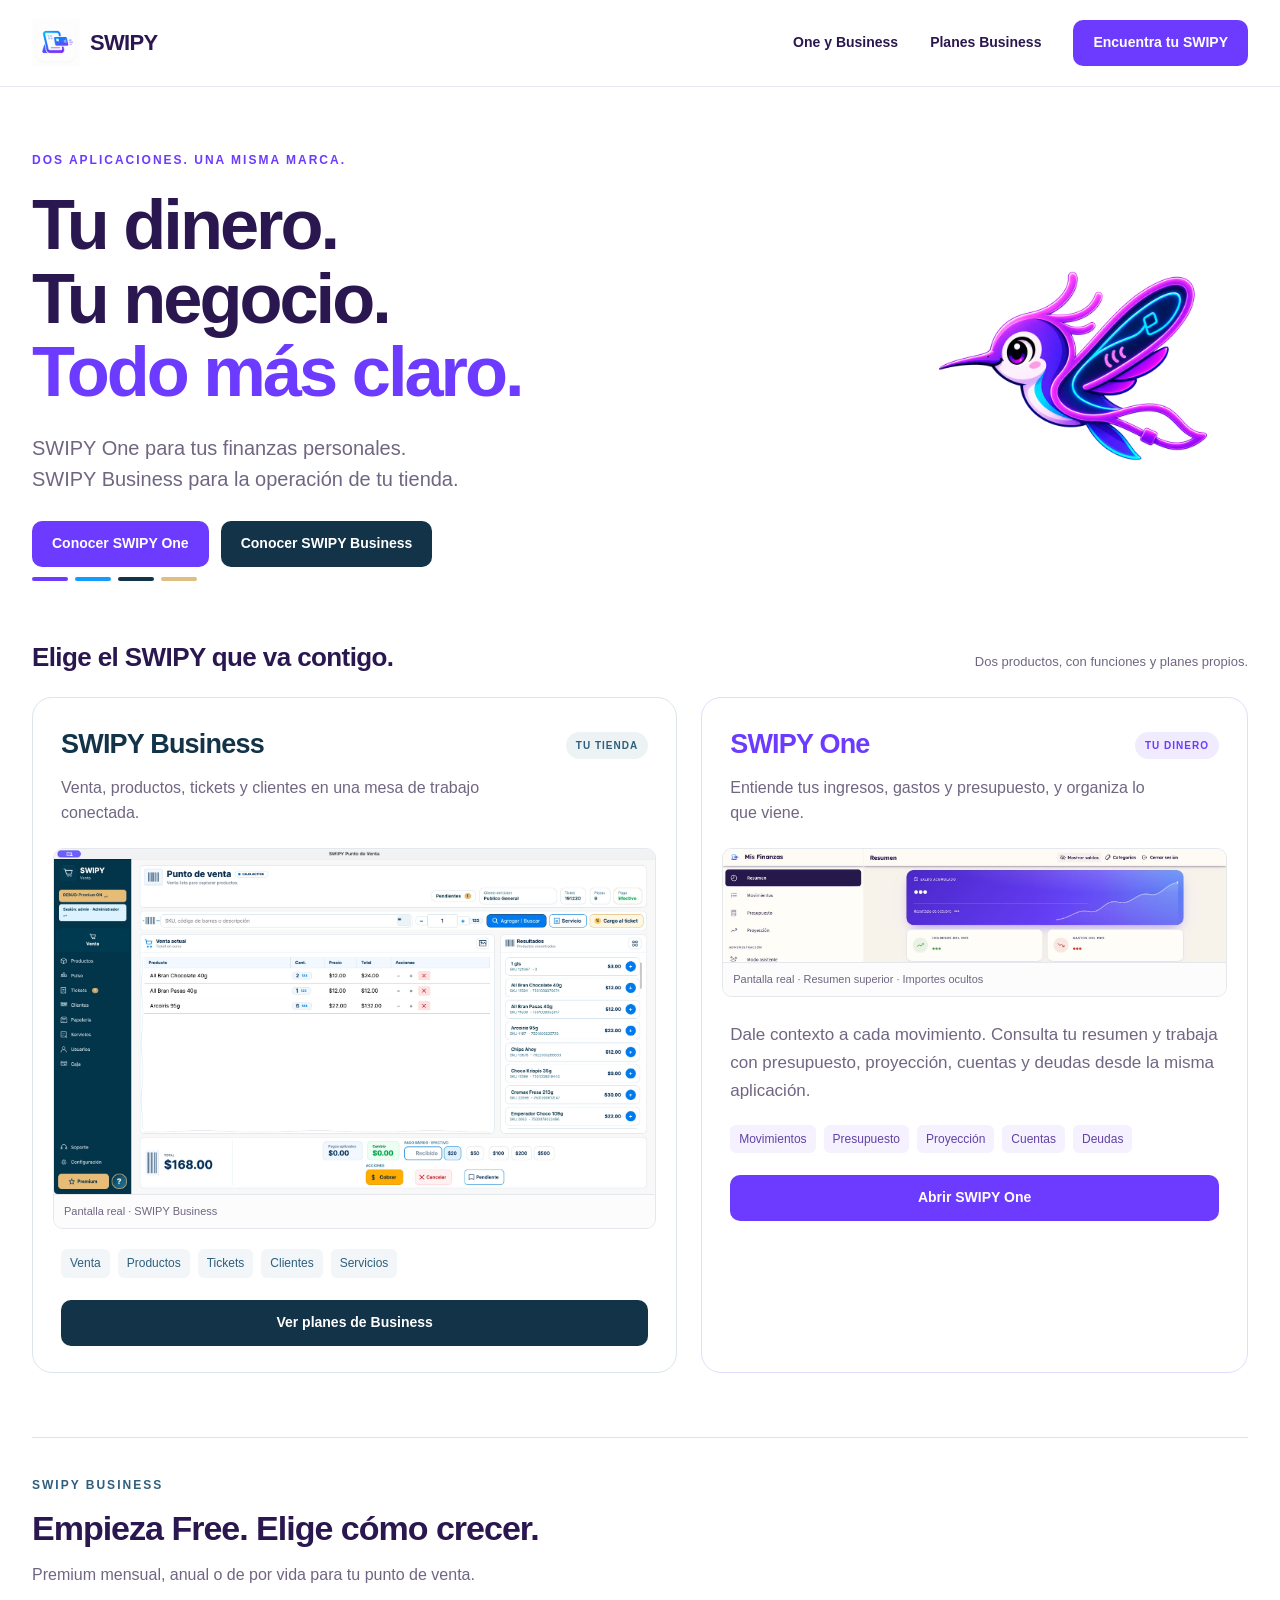
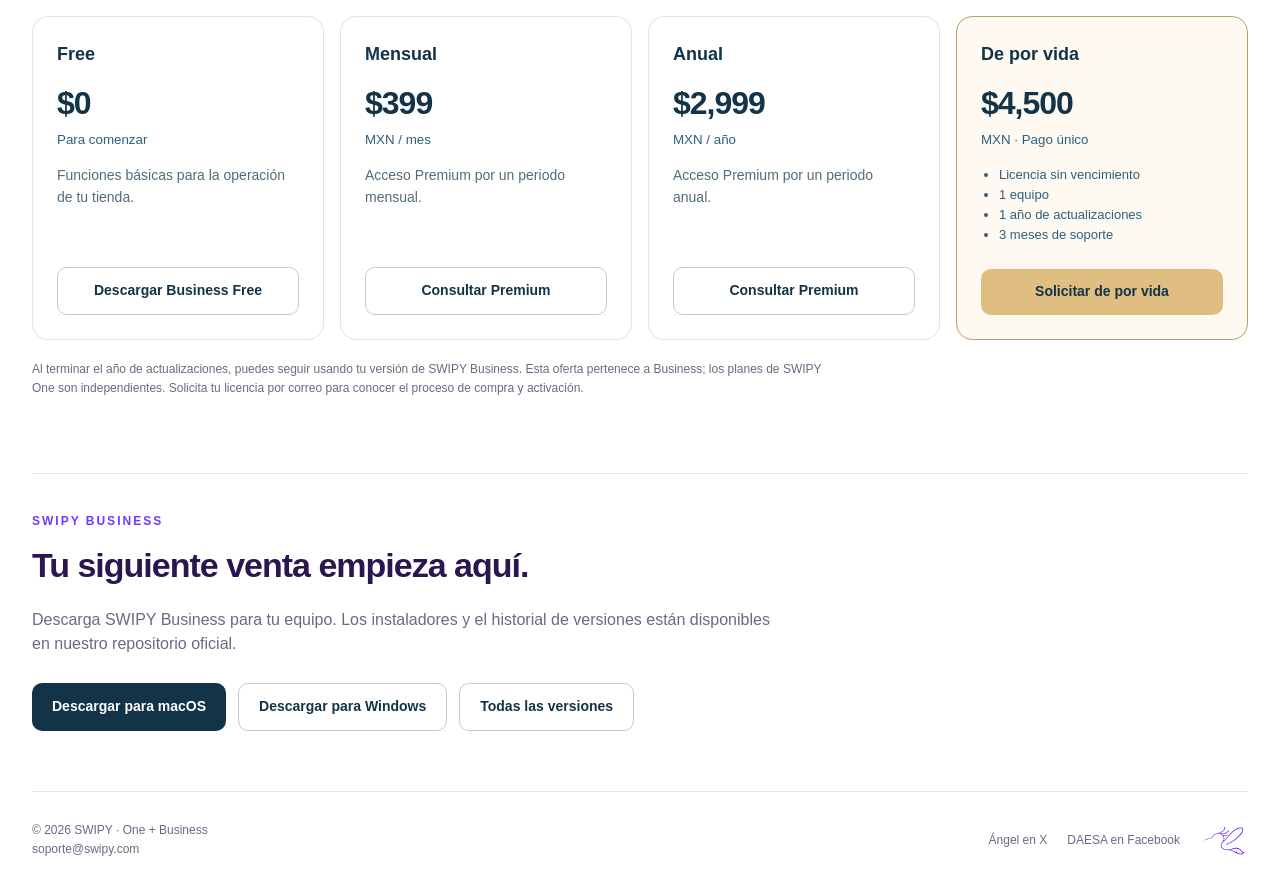
==== commit 1901adc2: "Moderniza landing SWIPY One y Business con capturas reales" ====
--- a/index.html
+++ b/index.html
@@ -1,425 +1,177 @@
 <!doctype html>
 <html lang="es-MX">
 <head>
-  <meta charset="utf-8">
-  <meta name="viewport" content="width=device-width, initial-scale=1">
-  <meta name="theme-color" content="#00384a">
-  <meta name="description" content="SWIPY es el punto de venta para cobrar, controlar inventario, clientes, tickets y la operación de tu tienda desde un solo lugar.">
-  <meta property="og:title" content="SWIPY · El centro operativo de tu tienda">
-  <meta property="og:description" content="Vende, controla y decide desde un solo lugar. Descarga SWIPY Free para Windows o macOS.">
-  <meta property="og:type" content="website">
-  <meta property="og:url" content="https://daesa-software.github.io/swipy/">
-  <meta property="og:image" content="favicon.png">
-  <title>SWIPY · Punto de venta para tu tienda</title>
-  <link rel="canonical" href="https://daesa-software.github.io/swipy/">
-  <link rel="icon" type="image/png" sizes="256x256" href="favicon.png?v=2">
-  <link rel="shortcut icon" type="image/png" href="favicon.png?v=2">
-  <link rel="apple-touch-icon" href="favicon.png?v=2">
-  <link rel="preconnect" href="https://fonts.googleapis.com">
-  <link rel="preconnect" href="https://fonts.gstatic.com" crossorigin>
-  <link href="https://fonts.googleapis.com/css2?family=DM+Sans:wght@400;500;600;700&family=Manrope:wght@600;700;800&display=swap" rel="stylesheet">
-  <link rel="stylesheet" href="styles.css">
+<meta charset="utf-8">
+<meta name="viewport" content="width=device-width,initial-scale=1">
+<meta name="description" content="SWIPY One para tus finanzas personales y SWIPY Business para tu tienda. Conoce sus funciones, descarga Business y elige Premium mensual, anual o de por vida.">
+<meta name="theme-color" content="#6c3bff">
+<link rel="canonical" href="https://daesa-software.github.io/swipy/">
+<link rel="icon" type="image/png" href="assets/icon.png">
+<link rel="apple-touch-icon" href="assets/icon.png">
+<meta property="og:title" content="SWIPY · Tu dinero. Tu negocio. Todo más claro.">
+<meta property="og:description" content="One para tus finanzas personales. Business para la operación de tu tienda.">
+<meta property="og:type" content="website">
+<meta property="og:url" content="https://daesa-software.github.io/swipy/">
+<meta property="og:image" content="https://daesa-software.github.io/swipy/assets/icon.png">
+<title>SWIPY · One para tu dinero, Business para tu tienda</title>
+<link rel="stylesheet" href="styles.css?v=20261006">
 </head>
 <body>
-  <a class="skip-link" href="#contenido">Saltar al contenido</a>
-
-  <header class="site-header" id="top">
-    <div class="shell header-inner">
-      <a class="brand" href="#top" aria-label="SWIPY, inicio">
-        <span class="brand-symbol" aria-hidden="true">
-          <svg viewBox="0 0 28 28" fill="none">
-            <rect x="3" y="4" width="22" height="20" rx="5" stroke="currentColor" stroke-width="2"/>
-            <path d="M8 9h12M8 14h8M8 19h5" stroke="currentColor" stroke-width="2" stroke-linecap="round"/>
-            <circle cx="20" cy="18" r="2.5" fill="currentColor"/>
-          </svg>
-        </span>
-        <span><strong>SWIPY</strong><small>Punto de venta</small></span>
-      </a>
-
-      <button class="menu-button" type="button" aria-expanded="false" aria-controls="site-nav">
-        <span></span><span></span><span></span>
-        <span class="sr-only">Abrir menú</span>
-      </button>
-
-      <nav class="site-nav" id="site-nav" aria-label="Navegación principal">
-        <a href="#producto">Producto</a>
-        <a href="#modulos">Módulos</a>
-        <a href="#planes">Free y Premium</a>
-        <a href="#descargar">Descargar</a>
-        <a href="demo.html">Probar demo</a>
-      </nav>
-
-      <a class="button button-sand header-download" id="header-download" href="#descargar">
-        Descargar gratis
-        <svg viewBox="0 0 20 20" aria-hidden="true"><path d="M10 3v9m0 0 3-3m-3 3L7 9M4 16h12" fill="none" stroke="currentColor" stroke-width="1.8" stroke-linecap="round" stroke-linejoin="round"/></svg>
-      </a>
-    </div>
-  </header>
-
-  <main id="contenido">
-    <section class="hero" id="producto">
-      <div class="blueprint" aria-hidden="true"></div>
-      <div class="shell hero-grid">
-        <div class="hero-copy">
-          <div class="availability">
-            <span class="pulse"></span>
-            SWIPY Free disponible
-          </div>
-          <p class="eyebrow" id="hero-eyebrow">Punto de venta para Windows y macOS</p>
-          <h1>El centro operativo<br>de <em>tu tienda.</em></h1>
-          <p class="hero-lead">Vende, controla y decide desde un solo lugar. SWIPY reúne caja, inventario, clientes, tickets y reportes en una experiencia clara para trabajar todos los días.</p>
-          <div class="hero-actions">
-            <a class="button button-sand button-large" href="#descargar">
-              <svg viewBox="0 0 20 20" aria-hidden="true"><path d="M10 2.8v9.4m0 0 3.2-3.2M10 12.2 6.8 9M3.8 16.4h12.4" fill="none" stroke="currentColor" stroke-width="1.8" stroke-linecap="round" stroke-linejoin="round"/></svg>
-              Descargar SWIPY Free
-            </a>
-            <a class="button button-outline-light button-large" href="#planes">Ver SWIPY Premium</a>
-          </div>
-          <div class="hero-proof">
-            <span><b>✓</b> Funciona sin internet</span>
-            <span><b>✓</b> Datos en tu equipo</span>
-            <span><b>✓</b> Actualizaciones automáticas</span>
-          </div>
-        </div>
-
-        <div class="product-stage" aria-label="Vista previa del punto de venta SWIPY">
-          <div class="stage-orbit orbit-one"></div>
-          <div class="stage-orbit orbit-two"></div>
-          <div class="app-window">
-            <div class="window-bar">
-              <div class="window-dots"><i></i><i></i><i></i></div>
-              <strong>SWIPY Punto de Venta</strong>
-              <span>Caja 01</span>
-            </div>
-            <div class="app-body">
-              <aside class="app-sidebar">
-                <div class="app-logo">S</div>
-                <div class="app-nav active"><span>⌑</span> Venta</div>
-                <div class="app-nav"><span>≡</span> Catálogo</div>
-                <div class="app-nav"><span>▦</span> Categorías</div>
-                <div class="app-nav"><span>□</span> Inventario</div>
-                <div class="app-nav"><span>▤</span> Tickets</div>
-                <div class="app-nav"><span>○</span> Clientes</div>
-                <div class="app-premium">☆ Premium</div>
-              </aside>
-              <div class="app-content">
-                <div class="app-top">
-                  <div>
-                    <small>CAJA ACTIVA</small>
-                    <h3>Punto de venta</h3>
-                  </div>
-                  <div class="app-kpis">
-                    <span><small>Ticket</small><b>191213</b></span>
-                    <span><small>Piezas</small><b>4</b></span>
-                    <span><small>Pago</small><b class="green">Efectivo</b></span>
-                  </div>
-                </div>
-                <div class="search-strip">
-                  <span class="barcode">▥</span>
-                  <span>SKU, código de barras o descripción</span>
-                  <b>1</b>
-                  <button>Agregar / Buscar</button>
-                </div>
-                <div class="sale-grid">
-                  <div class="ticket-panel">
-                    <div class="panel-title"><strong>Venta actual</strong><span>Ticket en curso</span></div>
-                    <div class="ticket-head"><span>Producto</span><span>Cant.</span><span>Precio</span><span>Total</span></div>
-                    <div class="ticket-row"><span>Coca Cola 2.5L</span><span>2</span><span>$40</span><b>$80</b></div>
-                    <div class="ticket-row"><span>Pan Bimbo grande</span><span>1</span><span>$50</span><b>$50</b></div>
-                    <div class="ticket-row"><span>Sabritas original</span><span>3</span><span>$20</span><b>$60</b></div>
-                    <div class="ticket-row"><span>Leche Lala 1L</span><span>2</span><span>$35</span><b>$70</b></div>
-                  </div>
-                  <div class="results-panel">
-                    <div class="panel-title"><strong>Resultados</strong><span>Productos encontrados</span></div>
-                    <div class="result"><span><b>Galletas Oreo</b><small>SKU 13679</small></span><b>$24</b><i>+</i></div>
-                    <div class="result"><span><b>Agua Ciel 1L</b><small>SKU 22451</small></span><b>$12</b><i>+</i></div>
-                    <div class="result"><span><b>Leche Lala 1L</b><small>SKU 1017</small></span><b>$35</b><i>+</i></div>
-                    <div class="result"><span><b>Doritos Nacho</b><small>SKU 1020</small></span><b>$20</b><i>+</i></div>
-                  </div>
-                </div>
-                <div class="payment-bar">
-                  <div><small>TOTAL</small><strong>$260.00</strong></div>
-                  <span><small>Pago recibido</small><b>$300</b></span>
-                  <span class="change"><small>Cambio</small><b>$40.00</b></span>
-                  <button>Cobrar</button>
-                </div>
-              </div>
-            </div>
-          </div>
-          <div class="receipt-card">
-            <span>SWIPY · COMPROBANTE</span>
-            <b>TICKET #191213</b>
-            <strong>$260.00</strong>
-            <small>Pago en efectivo</small>
-            <i></i>
-            <code>||||| || |||||| ||| ||||||</code>
-          </div>
-          <div class="status-card">
-            <i></i>
-            <span><small>Sistema listo</small><strong>Operación local activa</strong></span>
-          </div>
-        </div>
-      </div>
-      <div class="shell signal-strip" aria-label="Características principales">
-        <div><span>01</span><strong>Cobra rápido</strong><small>Una venta clara, sin pasos de más.</small></div>
-        <div><span>02</span><strong>Controla existencias</strong><small>Detecta faltantes antes de perder ventas.</small></div>
-        <div><span>03</span><strong>Conoce tu operación</strong><small>Tickets, clientes y reportes conectados.</small></div>
-      </div>
-    </section>
-
-    <section class="section intro-section" id="modulos">
-      <div class="shell">
-        <div class="section-heading">
-          <div>
-            <p class="eyebrow ocean">Una sola operación</p>
-            <h2>Cada módulo tiene una misión.<br>Todo trabaja conectado.</h2>
-          </div>
-          <p>La nueva experiencia de SWIPY organiza el día de tu tienda con pantallas reconocibles, información útil y acciones en el lugar correcto.</p>
-        </div>
-
-        <div class="module-grid">
-          <article class="module-card module-sale">
-            <div class="module-number">01</div>
-            <div class="module-visual">
-              <div class="mini-register">
-                <span class="scan-line"></span>
-                <div><b>$260.00</b><small>Venta lista para cobrar</small></div>
-                <button>Cobrar</button>
-              </div>
-            </div>
-            <div class="module-copy">
-              <span class="module-label">Caja activa</span>
-              <h3>Vender se siente inmediato.</h3>
-              <p>Búsqueda, ticket, cobro y cambio conviven en una sola mesa de trabajo.</p>
-            </div>
-          </article>
-
-          <article class="module-card module-stock">
-            <div class="module-number">02</div>
-            <div class="module-visual stock-radar">
-              <div class="radar-circle"><span></span><i></i></div>
-              <div class="stock-stat red"><small>Sin stock</small><b>43</b></div>
-              <div class="stock-stat amber"><small>Stock bajo</small><b>8</b></div>
-              <div class="stock-stat green"><small>Óptimo</small><b>3,525</b></div>
-            </div>
-            <div class="module-copy">
-              <span class="module-label">Radar de existencias</span>
-              <h3>El inventario avisa antes.</h3>
-              <p>Niveles, faltantes y proveedores se convierten en señales fáciles de entender.</p>
-            </div>
-          </article>
-
-          <article class="module-card module-ticket">
-            <div class="module-number">03</div>
-            <div class="module-visual archive-visual">
-              <div class="archive-list">
-                <span class="selected"><b>#191213</b><small>$260.00</small></span>
-                <span><b>#191212</b><small>$114.00</small></span>
-                <span><b>#191211</b><small>$82.00</small></span>
-              </div>
-              <div class="archive-receipt">
-                <small>COMPROBANTE</small><b>$260.00</b><i></i><code>|||| ||||| |||</code>
-              </div>
-            </div>
-            <div class="module-copy">
-              <span class="module-label">Archivo de tickets</span>
-              <h3>Cada venta deja evidencia.</h3>
-              <p>Consulta, imprime, devuelve y da seguimiento desde un comprobante ordenado.</p>
-            </div>
-          </article>
-        </div>
-      </div>
-    </section>
-
-    <section class="section workflow-section">
-      <div class="shell workflow-grid">
-        <div class="workflow-copy">
-          <p class="eyebrow sand">Diseñado para el mostrador</p>
-          <h2>Menos administración.<br>Más control visible.</h2>
-          <p>SWIPY no se limita a registrar ventas. Convierte lo que pasa en la tienda en una operación que puedes seguir, revisar y mejorar.</p>
-          <ul class="check-list">
-            <li><span>✓</span><div><b>Clientes y crédito</b><small>Saldo, límite y movimientos en una ficha clara.</small></div></li>
-            <li><span>✓</span><div><b>Proveedores conectados</b><small>Compras, catálogo y cobertura comercial.</small></div></li>
-            <li><span>✓</span><div><b>Campañas con identidad</b><small>Promociones visibles como cupones reales.</small></div></li>
-            <li><span>✓</span><div><b>Soporte con seguimiento</b><small>Reporta y consulta cada caso desde SWIPY.</small></div></li>
-          </ul>
-        </div>
-        <div class="operations-board">
-          <div class="board-header">
-            <span><i></i> Operación de hoy</span>
-            <small>Actualizado ahora</small>
-          </div>
-          <div class="board-total">
-            <small>VENTAS PAGADAS</small>
-            <strong>$28,679.10</strong>
-            <span>746 tickets</span>
-          </div>
-          <div class="board-chart">
-            <div class="chart-grid"></div>
-            <svg viewBox="0 0 480 160" preserveAspectRatio="none" aria-hidden="true">
-              <defs><linearGradient id="chartFill" x1="0" y1="0" x2="0" y2="1"><stop offset="0" stop-color="#12a7cb" stop-opacity=".35"/><stop offset="1" stop-color="#12a7cb" stop-opacity="0"/></linearGradient></defs>
-              <path d="M0 135 C55 128,70 96,120 104 S190 128,224 82 S280 92,320 55 S390 75,480 24 L480 160 L0 160Z" fill="url(#chartFill)"/>
-              <path d="M0 135 C55 128,70 96,120 104 S190 128,224 82 S280 92,320 55 S390 75,480 24" fill="none" stroke="#12a7cb" stroke-width="4" stroke-linecap="round"/>
-            </svg>
-          </div>
-          <div class="board-stats">
-            <span><small>Ticket promedio</small><b>$38.44</b></span>
-            <span><small>Clientes con saldo</small><b>12</b></span>
-            <span><small>Alertas de stock</small><b>51</b></span>
-          </div>
-        </div>
-      </div>
-    </section>
-
-    <section class="section plans-section" id="planes">
-      <div class="shell">
-        <div class="section-heading centered">
-          <p class="eyebrow ocean">Empieza a tu ritmo</p>
-          <h2>SWIPY Free para comenzar.<br>Premium cuando tu operación crezca.</h2>
-          <p>La versión gratuita sigue funcionando con tus datos locales. Premium amplía la administración sin cambiar tu forma de vender.</p>
-        </div>
-        <div class="plans-grid">
-          <article class="plan-card free-card">
-            <div class="plan-top">
-              <span class="plan-icon">S</span>
-              <div><small>PLAN ACTUAL DISPONIBLE</small><h3>SWIPY Free</h3></div>
-            </div>
-            <div class="price"><strong>$0</strong><span>para empezar</span></div>
-            <ul>
-              <li>Venta y cobro en mostrador</li>
-              <li>Catálogo, inventario y tickets</li>
-              <li>Ventas del día y reportes básicos</li>
-              <li>Base de datos local SQLite</li>
-              <li>Actualizaciones automáticas</li>
-            </ul>
-            <a class="button button-ocean button-full" href="#descargar">Descargar SWIPY Free</a>
-          </article>
-          <article class="plan-card premium-card">
-            <div class="premium-ribbon">PARA OPERACIONES QUE CRECEN</div>
-            <div class="plan-top">
-              <span class="plan-icon">☆</span>
-              <div><small>CONTROL AVANZADO</small><h3>SWIPY Premium</h3></div>
-            </div>
-            <div class="price"><strong>Más control</strong><span>mensual o anual</span></div>
-            <ul>
-              <li>Usuarios y permisos por módulo</li>
-              <li>Proveedores, clientes y crédito</li>
-              <li>Promociones y Papelería</li>
-              <li>Impresión y reglas de pago</li>
-              <li>SQL Server y herramientas avanzadas</li>
-            </ul>
-            <a class="button button-sand button-full" href="mailto:soporte@swipy.com?subject=Quiero%20SWIPY%20Premium">Conocer SWIPY Premium</a>
-          </article>
-        </div>
-      </div>
-    </section>
-
-    <section class="section download-section" id="descargar">
-      <div class="shell download-grid">
-        <div class="download-copy">
-          <p class="eyebrow sand">Tu tienda puede empezar hoy</p>
-          <h2>Descarga SWIPY Free.<br>Tu operación se queda contigo.</h2>
-          <p>Instala el punto de venta, conserva tus datos en tu equipo y trabaja incluso cuando no hay internet.</p>
-          <div class="download-actions">
-            <a class="button button-sand button-large" id="download-swipy" href="https://github.com/DaeSa-Software/swipy-pages/releases/latest">
-              <svg class="download-icon" id="download-icon" viewBox="0 0 20 20" aria-hidden="true"><path d="M10 2.8v9.4m0 0 3.2-3.2M10 12.2 6.8 9M3.8 16.4h12.4" fill="none" stroke="currentColor" stroke-width="1.8" stroke-linecap="round" stroke-linejoin="round"/></svg>
-              <span id="download-label">Descargar SWIPY</span>
-            </a>
-            <a class="release-link" id="download-alt" href="https://github.com/DaeSa-Software/swipy-pages/releases">Ver todas las versiones</a>
-          </div>
-
-          <details class="download-tip" id="tip-windows">
-            <summary>¿Windows bloquea el instalador?</summary>
-            <div>
-              <p>Como SWIPY todavía no usa un certificado comercial, Windows puede mostrar “editor desconocido” la primera vez.</p>
-              <ol>
-                <li>Selecciona <strong>Más información</strong>.</li>
-                <li>Presiona <strong>Ejecutar de todas formas</strong>.</li>
-              </ol>
-            </div>
-          </details>
-          <details class="download-tip" id="tip-mac" hidden>
-            <summary>¿macOS bloquea SWIPY al abrir?</summary>
-            <div>
-              <p>La versión para Mac continúa como preview. Para abrirla por primera vez:</p>
-              <ol>
-                <li>Haz Control + clic sobre <strong>SWIPY.app</strong>.</li>
-                <li>Selecciona <strong>Abrir</strong> y confirma nuevamente.</li>
-              </ol>
-            </div>
-          </details>
-        </div>
-
-        <div class="download-device">
-          <div class="device-top">
-            <span class="device-icon" id="download-platform-icon">
-              <svg viewBox="0 0 24 24" aria-hidden="true"><rect x="3" y="4" width="18" height="16" rx="2" fill="none" stroke="currentColor" stroke-width="1.8"/><path d="M8 21h8M12 17v4" fill="none" stroke="currentColor" stroke-width="1.8" stroke-linecap="round"/></svg>
-            </span>
-            <span><small>DESCARGA RECOMENDADA</small><strong id="download-platform-label">Windows 10 u 11</strong></span>
-          </div>
-          <div class="device-screen">
-            <img src="favicon.png?v=2" alt="Icono de SWIPY" loading="lazy">
-            <div><b>SWIPY Free</b><span id="download-version">Instalador Avalonia disponible</span></div>
-            <i>✓</i>
-          </div>
-          <div class="device-features">
-            <span><b>✓</b> Sin registro</span>
-            <span><b>✓</b> Sin tarjeta</span>
-            <span><b>✓</b> Datos locales</span>
-          </div>
-        </div>
-      </div>
-    </section>
-  </main>
-
-  <footer class="site-footer">
-    <div class="shell footer-grid">
-      <div class="footer-brand">
-        <a class="brand" href="#top">
-          <span class="brand-symbol" aria-hidden="true">
-            <svg viewBox="0 0 28 28" fill="none"><rect x="3" y="4" width="22" height="20" rx="5" stroke="currentColor" stroke-width="2"/><path d="M8 9h12M8 14h8M8 19h5" stroke="currentColor" stroke-width="2" stroke-linecap="round"/><circle cx="20" cy="18" r="2.5" fill="currentColor"/></svg>
-          </span>
-          <span><strong>SWIPY</strong><small>Punto de venta</small></span>
-        </a>
-        <p>El centro operativo para vender, controlar y decidir mejor.</p>
-      </div>
-      <div>
-        <h4>Producto</h4>
-        <a href="#modulos">Módulos</a>
-        <a href="#planes">Free y Premium</a>
-        <a href="demo.html">Demo</a>
-      </div>
-      <div>
-        <h4>Descargas</h4>
-        <a href="#descargar">Descargar SWIPY</a>
-        <a href="https://github.com/DaeSa-Software/swipy-pages/releases">Historial de versiones</a>
-      </div>
-      <div>
-        <h4>Soporte</h4>
-        <a href="mailto:soporte@swipy.com">soporte@swipy.com</a>
-        <span>Atención desde la aplicación</span>
-        <div class="social-links" aria-label="Redes sociales de SWIPY y DAESA">
-          <a class="social-link" href="https://x.com/legnaG93" target="_blank" rel="noopener noreferrer" aria-label="Seguir a Ángel en X">
-            <svg viewBox="0 0 24 24" aria-hidden="true">
-              <path d="M18.9 3H22l-6.8 7.8L23.2 21H17l-4.9-6.3L6.6 21H3.5l7.1-8.1L2.9 3h6.4l4.4 5.8L18.9 3Zm-1.1 16h1.7L8.4 4.9H6.6L17.8 19Z" fill="currentColor"/>
-            </svg>
-            <span>@legnaG93</span>
-          </a>
-          <a class="social-link" href="https://www.facebook.com/DaesaSoftware" target="_blank" rel="noopener noreferrer" aria-label="Seguir a DAESA Software en Facebook">
-            <svg viewBox="0 0 24 24" aria-hidden="true">
-              <path d="M14.2 21v-8h2.7l.4-3.1h-3.1v-2c0-.9.3-1.5 1.6-1.5h1.7V3.6c-.3 0-1.3-.1-2.5-.1-2.5 0-4.2 1.5-4.2 4.3v2.1H8V13h2.8v8h3.4Z" fill="currentColor"/>
-            </svg>
-            <span>DAESA Software</span>
-          </a>
-        </div>
-      </div>
-    </div>
-    <div class="shell footer-bottom">
-      <span>© 2026 SWIPY Punto de Venta.</span>
-      <span>Hecho para la operación real de las tiendas.</span>
-    </div>
-  </footer>
-
-  <script src="landing.js"></script>
+<a class="skip-link" href="#contenido">Saltar al contenido</a>
+<header>
+<div class="wrap nav">
+<a class="logo" href="#inicio">
+<img src="assets/icon.png" alt="Icono oficial de SWIPY">SWIPY</a>
+<nav class="navlinks" aria-label="Principal">
+<a href="#productos">One y Business</a>
+<a href="#planes">Planes Business</a>
+<a class="button" href="#productos">Encuentra tu SWIPY</a>
+</nav>
+</div>
+</header>
+<main class="wrap" id="contenido">
+<div id="inicio">
+</div>
+<section class="hero">
+<div>
+<div class="eyebrow">Dos aplicaciones. Una misma marca.</div>
+<h1>Tu dinero.<br>Tu negocio.<br>
+<span>Todo más claro.</span>
+</h1>
+<p>SWIPY One para tus finanzas personales.<br>SWIPY Business para la operación de tu tienda.</p>
+<div class="herolinks">
+<a class="button" href="#one">Conocer SWIPY One</a>
+<a class="button business" href="#business">Conocer SWIPY Business</a>
+</div>
+<div class="palette" aria-label="Colores reales: violeta, azul, océano y dorado">
+<i style="background:#6c3bff">
+</i>
+<i style="background:#129cff">
+</i>
+<i style="background:#123348">
+</i>
+<i style="background:#e0bd80">
+</i>
+</div>
+</div>
+<img class="mascot" src="assets/mascota.png" alt="Mascota oficial SWIPY: colibrí-ajolote">
+</section>
+<section id="productos">
+<div class="sectionhead">
+<h2>Elige el SWIPY que va contigo.</h2>
+<span>Dos productos, con funciones y planes propios.</span>
+</div>
+<div class="products">
+<article class="product" id="business">
+<div class="producttop">
+<div class="productname">
+<h3>SWIPY Business</h3>
+<span class="tag">TU TIENDA</span>
+</div>
+<p>Venta, productos, tickets y clientes en una mesa de trabajo conectada.</p>
+</div>
+<figure class="shot">
+<img src="assets/business-venta.png" alt="Captura real de Venta en SWIPY Business, con ticket y resultados de productos">
+<figcaption>Pantalla real · SWIPY Business</figcaption>
+</figure>
+<div class="productbottom">
+<div class="features">
+<span>Venta</span>
+<span>Productos</span>
+<span>Tickets</span>
+<span>Clientes</span>
+<span>Servicios</span>
+</div>
+<a class="button business" href="#planes">Ver planes de Business</a>
+</div>
+</article>
+<article class="product one" id="one">
+<div class="producttop">
+<div class="productname">
+<h3>SWIPY One</h3>
+<span class="tag">TU DINERO</span>
+</div>
+<p>Entiende tus ingresos, gastos y presupuesto, y organiza lo que viene.</p>
+</div>
+<figure class="shot">
+<img src="assets/one-resumen.png" alt="Captura real del resumen de SWIPY One con los importes ocultos">
+<figcaption>Pantalla real · Resumen superior · Importes ocultos</figcaption>
+</figure>
+<div class="productbottom">
+<p class="detail">Dale contexto a cada movimiento. Consulta tu resumen y trabaja con presupuesto, proyección, cuentas y deudas desde la misma aplicación.</p>
+<div class="features">
+<span>Movimientos</span>
+<span>Presupuesto</span>
+<span>Proyección</span>
+<span>Cuentas</span>
+<span>Deudas</span>
+</div>
+<a class="button" href="https://finanzas-lyart.vercel.app/" target="_blank" rel="noopener">Abrir SWIPY One</a>
+</div>
+</article>
+</div>
+</section>
+<section class="plans" id="planes">
+<div class="eyebrow">SWIPY Business</div>
+<h2>Empieza Free. Elige cómo crecer.</h2>
+<p>Premium mensual, anual o de por vida para tu punto de venta.</p>
+<div class="prices">
+<article class="price">
+<h3>Free</h3>
+<strong>$0</strong>
+<small>Para comenzar</small>
+<p>Funciones básicas para la operación de tu tienda.</p>
+<a class="button outline" href="#descargar">Descargar Business Free</a>
+</article>
+<article class="price">
+<h3>Mensual</h3>
+<strong>$399</strong>
+<small>MXN / mes</small>
+<p>Acceso Premium por un periodo mensual.</p>
+<a class="button outline" href="mailto:soporte@swipy.com?subject=SWIPY%20Business%20Premium">Consultar Premium</a>
+</article>
+<article class="price">
+<h3>Anual</h3>
+<strong>$2,999</strong>
+<small>MXN / año</small>
+<p>Acceso Premium por un periodo anual.</p>
+<a class="button outline" href="mailto:soporte@swipy.com?subject=SWIPY%20Business%20Premium">Consultar Premium</a>
+</article>
+<article class="price lifetime">
+<h3>De por vida</h3>
+<strong>$4,500</strong>
+<small>MXN · Pago único</small>
+<ul>
+<li>Licencia sin vencimiento</li>
+<li>1 equipo</li>
+<li>1 año de actualizaciones</li>
+<li>3 meses de soporte</li>
+</ul>
+<a class="button gold" href="mailto:soporte@swipy.com?subject=SWIPY+Business+%E2%80%94+Licencia+de+por+vida+%244%2C500+MXN&body=Me+interesa+la+licencia+de+por+vida+de+SWIPY+Business+por+%244%2C500+MXN%3A+1+equipo%2C+licencia+sin+vencimiento%2C+1+a%C3%B1o+de+actualizaciones+y+3+meses+de+soporte.+Quiero+conocer+el+proceso+de+compra+y+activaci%C3%B3n.">Solicitar de por vida</a>
+</article>
+</div>
+<p class="notice" id="condiciones">Al terminar el año de actualizaciones, puedes seguir usando tu versión de SWIPY Business. Esta oferta pertenece a Business; los planes de SWIPY One son independientes. Solicita tu licencia por correo para conocer el proceso de compra y activación.</p>
+</section>
+<section class="downloads" id="descargar">
+<div class="eyebrow">SWIPY Business</div>
+<h2>Tu siguiente venta empieza aquí.</h2>
+<p>Descarga SWIPY Business para tu equipo. Los instaladores y el historial de versiones están disponibles en nuestro repositorio oficial.</p>
+<div class="herolinks">
+<a class="button business" href="https://github.com/DaeSa-Software/swipy-pages/releases/latest/download/SWIPY.Avalonia-osx-Setup.pkg">Descargar para macOS</a>
+<a class="button outline" href="https://github.com/DaeSa-Software/swipy-pages/releases/latest/download/SWIPY.Avalonia-win-Setup.exe">Descargar para Windows</a>
+<a class="button outline" href="https://github.com/DaeSa-Software/swipy-pages/releases">Todas las versiones</a>
+</div>
+</section>
+</main>
+<footer class="wrap footer">
+<span>© 2026 SWIPY · One + Business<br>
+<a href="mailto:soporte@swipy.com">soporte@swipy.com</a>
+</span>
+<div class="footerlinks">
+<a href="https://x.com/legnaG93" target="_blank" rel="noopener noreferrer">Ángel en X</a>
+<a href="https://www.facebook.com/DaesaSoftware" target="_blank" rel="noopener noreferrer">DAESA en Facebook</a>
+<img src="assets/firma.png" alt="Firma de la mascota oficial SWIPY">
+</div>
+</footer>
 </body>
 </html>
--- a/styles.css
+++ b/styles.css
@@ -1,502 +1,459 @@
 :root {
-  --ocean-950: #002637;
-  --ocean-900: #00384a;
-  --ocean-800: #004d63;
-  --ocean-700: #086d85;
-  --cyan-500: #12a7cb;
-  --cyan-300: #7fdcf0;
-  --sand-500: #f0bd67;
-  --sand-400: #f6cf87;
-  --sand-200: #f9e8c9;
-  --cream: #fffaf1;
-  --paper: #fffefb;
-  --mist: #eef6f7;
-  --ink: #082d3d;
-  --muted: #5e7782;
-  --line: rgba(7, 73, 91, .14);
-  --green: #159a67;
-  --red: #ee5161;
-  --amber: #eaa529;
-  --shadow: 0 24px 60px rgba(0, 36, 50, .15);
-  --shadow-soft: 0 16px 36px rgba(0, 48, 63, .08);
-  --radius-xl: 30px;
-  --radius-lg: 22px;
-  --radius-md: 15px;
-  --shell: min(1180px, calc(100% - 40px));
+  --one:#6c3bff;
+  --blue:#129cff;
+  --ink:#2a174f;
+  --ocean:#123348;
+  --deep:#2e5f7c;
+  --water:#3f7594;
+  --gold:#e0bd80;
+  --sand:#ba9e6e;
+  --cream:#f8f3ea
+}
+* {
+  box-sizing:border-box
+}
+html {
+  scroll-behavior:smooth
+}
+body {
+  margin:0;
+  background:#fff;
+  color:var(--ink);
+  font:16px/1.55 -apple-system,BlinkMacSystemFont,'Segoe UI',sans-serif
+}
+a {
+  color:inherit;
+  text-decoration:none
+}
+.wrap {
+  width:min(1240px,calc(100% - 64px));
+  margin:auto
+}
+header {
+  border-bottom:1px solid #ece8f3
+}
+.nav {
+  display:flex;
+  align-items:center;
+  justify-content:space-between;
+  gap:24px;
+  padding:19px 0
+}
+.logo {
+  display:flex;
+  align-items:center;
+  gap:10px;
+  font-size:22px;
+  font-weight:800;
+  letter-spacing:-.7px
+}
+.logo img {
+  width:48px;
+  height:48px
+}
+.navlinks {
+  display:flex;
+  align-items:center;
+  gap:32px;
+  font-size:14px;
+  font-weight:600
+}
+.button {
+  display:inline-flex;
+  justify-content:center;
+  align-items:center;
+  border-radius:10px;
+  padding:12px 20px;
+  font-weight:700;
+  font-size:14px;
+  background:var(--one);
+  color:white
+}
+.button.business {
+  background:var(--ocean)
+}
+.button.outline {
+  background:white;
+  color:var(--ocean);
+  border:1px solid #b9ccd7
+}
+.button.gold {
+  background:var(--gold);
+  color:var(--ocean)
+}
+a:focus-visible {
+  outline:3px solid var(--blue);
+  outline-offset:5px
+}
+.hero {
+  display:grid;
+  grid-template-columns:1.4fr .6fr;
+  align-items:center;
+  gap:50px;
+  padding:64px 0 44px
+}
+.eyebrow {
+  font-size:12px;
+  letter-spacing:2px;
+  font-weight:750;
+  color:var(--one);
+  text-transform:uppercase
+}
+.hero h1 {
+  font-size:clamp(42px,5.5vw,72px);
+  line-height:1.05;
+  letter-spacing:-3px;
+  margin:18px 0 24px;
+  font-weight:750
+}
+.hero h1 span {
+  color:var(--one)
+}
+.hero p {
+  max-width:690px;
+  font-size:20px;
+  color:#706682;
+  margin:0
+}
+.herolinks {
+  display:flex;
+  gap:12px;
+  margin-top:26px
+}
+.mascot {
+  width:100%;
+  max-width:300px;
+  justify-self:center
+}
+.sectionhead {
+  display:flex;
+  justify-content:space-between;
+  align-items:baseline;
+  margin:12px 0 20px;
+  gap:20px
+}
+.sectionhead h2 {
+  font-size:26px;
+  letter-spacing:-.6px;
+  margin:0
+}
+.sectionhead span {
+  font-size:13px;
+  color:#706682
+}
+.products {
+  display:grid;
+  grid-template-columns:1.18fr 1fr;
+  gap:24px
+}
+.product {
+  border:1px solid #dce5e9;
+  border-radius:20px;
+  overflow:hidden;
+  background:white
+}
+.product.one {
+  border-color:#e5dcfb
+}
+.producttop {
+  padding:26px 28px 22px
+}
+.productname {
+  display:flex;
+  justify-content:space-between;
+  gap:12px;
+  align-items:center
+}
+.productname h3 {
+  font-size:27px;
+  letter-spacing:-.8px;
+  margin:0;
+  color:var(--ocean)
+}
+.one .productname h3 {
+  color:var(--one)
+}
+.tag {
+  font-size:10px;
+  letter-spacing:1px;
+  font-weight:700;
+  background:#edf3f5;
+  color:var(--deep);
+  border-radius:100px;
+  padding:6px 10px
+}
+.one .tag {
+  background:#f1ebff;
+  color:var(--one)
+}
+.producttop p {
+  margin:10px 0 0;
+  color:#706682;
+  max-width:440px
+}
+.shot {
+  margin:0 20px;
+  border:1px solid #e4e8ec;
+  border-radius:10px;
+  overflow:hidden;
+  background:#fff
+}
+.shot img {
+  display:block;
+  width:100%;
+  height:auto
+}
+.shot figcaption {
+  font-size:11px;
+  padding:8px 10px;
+  border-top:1px solid #e4e8ec;
+  color:#706682;
+  background:#fcfcfd
+}
+.productbottom {
+  padding:20px 28px 26px
+}
+.features {
+  display:flex;
+  flex-wrap:wrap;
+  gap:8px;
+  margin-bottom:22px
+}
+.features span {
+  font-size:12px;
+  border-radius:6px;
+  padding:5px 9px;
+  background:#f2f6f8;
+  color:var(--deep)
+}
+.one .features span {
+  background:#f5f1ff;
+  color:#6242a5
+}
+.productbottom .button {
+  width:100%
+}
+.one .productbottom {
+  padding-top:24px
+}
+.one .detail {
+  font-size:17px;
+  line-height:1.65;
+  margin:0 0 20px;
+  color:#706682
+}
+.plans {
+  margin-top:64px;
+  padding:38px 0 48px;
+  border-top:1px solid #e8e1d4
+}
+.plans .eyebrow {
+  color:var(--deep)
+}
+.plans h2 {
+  font-size:34px;
+  letter-spacing:-1px;
+  margin:8px 0
+}
+.plans>p {
+  color:#706682;
+  margin:0 0 28px
+}
+.prices {
+  display:grid;
+  grid-template-columns:repeat(4,1fr);
+  gap:16px
+}
+.price {
+  border:1px solid #dce5e9;
+  padding:24px;
+  border-radius:16px;
+  display:flex;
+  flex-direction:column;
+  align-items:flex-start
+}
+.price h3 {
+  font-size:18px;
+  margin:0 0 10px;
+  color:var(--ocean)
+}
+.price strong {
+  font-size:32px;
+  letter-spacing:-1px;
+  color:var(--ocean)
+}
+.price small {
+  color:var(--deep);
+  margin:2px 0 14px
+}
+.price p {
+  font-size:14px;
+  color:#526c7b;
+  margin:0;
+  flex:1
+}
+.price.lifetime {
+  border-color:var(--sand);
+  background:#fffaf1
+}
+.price ul {
+  margin:0;
+  padding-left:18px;
+  font-size:13px;
+  color:var(--deep)
+}
+.price .button {
+  width:100%;
+  margin-top:24px
+}
+.notice {
+  font-size:12px!important;
+  max-width:800px;
+  margin-top:20px!important
+}
+.footer {
+  border-top:1px solid #ece8f3;
+  display:flex;
+  justify-content:space-between;
+  align-items:center;
+  padding:24px 0;
+  color:#706682;
+  font-size:12px
+}
+.footer img {
+  width:48px;
+  height:48px;
+  object-fit:contain
+}
+.proposal {
+  background:#f5f1ff;
+  color:#6242a5;
+  font-size:11px;
+  padding:8px 0;
+  text-align:center
+}
+.palette {
+  display:flex;
+  gap:7px;
+  margin:10px 0 0
+}
+.palette i {
+  height:4px;
+  width:36px;
+  border-radius:4px
+}
+@media(max-width:760px) {
+  .wrap {
+  width:calc(100% - 36px)
+}
+.navlinks {
+  gap:14px;
+  font-size:12px
+}
+.navlinks .button {
+  display:none
+}
+.hero {
+  grid-template-columns:1fr;
+  padding:38px 0;
+  gap:16px
+}
+.hero h1 {
+  letter-spacing:-1.5px
+}
+.hero p {
+  font-size:17px
+}
+.mascot {
+  max-width:165px;
+  grid-row:2
+}
+.products,.prices {
+  grid-template-columns:1fr
+}
+.sectionhead {
+  display:block
+}
+.sectionhead span {
+  display:block;
+  margin-top:5px
+}
+.herolinks {
+  flex-wrap:wrap
+}
+.footer {
+  gap:15px
+}
+.plans {
+  margin-top:36px
 }
 
-* { box-sizing: border-box; }
-html { scroll-behavior: smooth; }
-body {
-  margin: 0;
-  color: var(--ink);
-  background: var(--paper);
-  font-family: "DM Sans", system-ui, sans-serif;
-  -webkit-font-smoothing: antialiased;
-}
-body.menu-open { overflow: hidden; }
-a { color: inherit; text-decoration: none; }
-button, input { font: inherit; }
-img, svg { display: block; max-width: 100%; }
-.shell { width: var(--shell); margin-inline: auto; }
-.sr-only {
-  position: absolute; width: 1px; height: 1px; padding: 0; margin: -1px;
-  overflow: hidden; clip: rect(0,0,0,0); white-space: nowrap; border: 0;
-}
+}
+@media(prefers-reduced-motion:reduce) {
+  html {
+  scroll-behavior:auto
+}
+
+}
+
+
 .skip-link {
-  position: fixed; z-index: 1000; left: 20px; top: -80px;
-  padding: 12px 16px; border-radius: 10px; background: var(--sand-500); color: var(--ocean-950);
-}
-.skip-link:focus { top: 18px; }
+  position:fixed;
+  top:-100px;
+  left:16px;
+  background:var(--one);
+  color:#fff;
+  padding:12px 20px;
+  z-index:10;
+  border-radius:8px
+}
+.skip-link:focus {
+  top:12px
+}
+.downloads {
+  border-top:1px solid #e8e1d4;
+  padding:38px 0 60px
+}
+.downloads h2 {
+  font-size:34px;
+  letter-spacing:-1px;
+  margin:8px 0
+}
+.downloads p {
+  color:#706682;
+  max-width:760px
+}
+.footerlinks {
+  display:flex;
+  align-items:center;
+  gap:20px
+}
+.footerlinks a {
+  font-size:12px
+}
+.product {
+  scroll-margin-top:24px
+}
+#planes,#descargar {
+  scroll-margin-top:24px
+}
+@media(max-width:760px) {
+  .nav {
+  flex-wrap:wrap
+}
+.navlinks {
+  width:100%;
+  justify-content:space-between
+}
+.footer {
+  align-items:flex-start;
+  flex-direction:column
+}
+.footerlinks {
+  flex-wrap:wrap
+}
+.price .button {
+  padding-inline:10px
+}
 
-.site-header {
-  position: fixed; z-index: 100; top: 0; left: 0; right: 0;
-  height: 76px; color: white; transition: background .25s ease, box-shadow .25s ease;
-}
-.site-header.scrolled {
-  background: rgba(0, 38, 55, .91); box-shadow: 0 8px 28px rgba(0, 20, 30, .24);
-  backdrop-filter: blur(18px);
-}
-.header-inner { height: 100%; display: flex; align-items: center; gap: 34px; }
-.brand { display: inline-flex; align-items: center; gap: 11px; min-width: 170px; }
-.brand-symbol {
-  width: 39px; height: 39px; display: grid; place-items: center; border-radius: 12px;
-  color: var(--cyan-300); background: rgba(255,255,255,.08); border: 1px solid rgba(255,255,255,.14);
-}
-.brand-symbol svg { width: 26px; height: 26px; }
-.brand > span:last-child { display: grid; gap: 1px; }
-.brand strong { font: 800 18px/1 "Manrope", sans-serif; letter-spacing: .06em; }
-.brand small { font-size: 10px; text-transform: uppercase; letter-spacing: .16em; color: rgba(255,255,255,.7); }
-.site-nav { display: flex; align-items: center; gap: 28px; margin-left: auto; }
-.site-nav a { position: relative; font-size: 14px; font-weight: 600; color: rgba(255,255,255,.77); }
-.site-nav a::after {
-  content: ""; position: absolute; left: 0; right: 100%; bottom: -8px; height: 2px;
-  background: var(--sand-500); transition: right .2s ease;
-}
-.site-nav a:hover { color: white; }
-.site-nav a:hover::after { right: 0; }
-.menu-button { display: none; }
-
-.button {
-  min-height: 44px; padding: 0 20px; display: inline-flex; align-items: center; justify-content: center; gap: 9px;
-  border: 1px solid transparent; border-radius: 12px; font-weight: 700; font-size: 14px;
-  transition: transform .2s ease, box-shadow .2s ease, background .2s ease;
-}
-.button:hover { transform: translateY(-2px); }
-.button svg { width: 18px; height: 18px; }
-.button-sand {
-  color: var(--ocean-950); background: linear-gradient(135deg, var(--sand-400), var(--sand-500));
-  box-shadow: 0 12px 28px rgba(240,189,103,.24);
-}
-.button-sand:hover { box-shadow: 0 15px 34px rgba(240,189,103,.35); }
-.button-ocean { color: white; background: var(--ocean-800); box-shadow: 0 12px 26px rgba(0,77,99,.17); }
-.button-outline-light { color: white; border-color: rgba(255,255,255,.35); background: rgba(255,255,255,.04); }
-.button-outline-light:hover { background: rgba(255,255,255,.1); }
-.button-large { min-height: 54px; padding-inline: 25px; border-radius: 14px; }
-.button-full { width: 100%; }
-.header-download { margin-left: 2px; }
-
-.hero {
-  position: relative; min-height: 850px; overflow: hidden; color: white;
-  padding: 145px 0 0;
-  background:
-    radial-gradient(circle at 88% 12%, rgba(240,189,103,.24), transparent 26%),
-    radial-gradient(circle at 55% 70%, rgba(9,142,173,.2), transparent 36%),
-    linear-gradient(135deg, #002536 0%, #003e55 54%, #002d3f 100%);
-}
-.hero::before {
-  content: ""; position: absolute; width: 700px; height: 700px; right: -380px; top: -230px;
-  border: 1px solid rgba(255,255,255,.09); border-radius: 50%;
-  box-shadow: 0 0 0 85px rgba(255,255,255,.018), 0 0 0 170px rgba(255,255,255,.014);
-}
-.blueprint {
-  position: absolute; inset: 0; opacity: .19;
-  background-image:
-    linear-gradient(rgba(120,216,235,.15) 1px, transparent 1px),
-    linear-gradient(90deg, rgba(120,216,235,.15) 1px, transparent 1px);
-  background-size: 72px 72px; transform: perspective(700px) rotateX(50deg) scale(1.3) translateY(-28%);
-  transform-origin: top center; mask-image: linear-gradient(to bottom, black, transparent 80%);
-}
-.hero-grid {
-  position: relative; z-index: 2; display: grid; grid-template-columns: .86fr 1.25fr; gap: 54px; align-items: center;
-}
-.hero-copy { padding-bottom: 90px; }
-.availability {
-  width: max-content; display: flex; align-items: center; gap: 9px; padding: 8px 13px;
-  border-radius: 999px; border: 1px solid rgba(116,224,186,.3); background: rgba(7,91,79,.34);
-  color: #baf3dd; font-size: 12px; font-weight: 700; letter-spacing: .06em; text-transform: uppercase;
-}
-.pulse { width: 8px; height: 8px; border-radius: 50%; background: #45d69a; box-shadow: 0 0 0 6px rgba(69,214,154,.12); }
-.eyebrow {
-  margin: 25px 0 14px; font-size: 12px; font-weight: 800; letter-spacing: .16em; text-transform: uppercase; color: var(--cyan-300);
-}
-.eyebrow.ocean { color: var(--ocean-700); }
-.eyebrow.sand { color: #ffd995; }
-.hero h1, .section h2 {
-  margin: 0; font-family: "Manrope", sans-serif; font-weight: 800; letter-spacing: -.045em;
-}
-.hero h1 { max-width: 630px; font-size: clamp(50px, 5.2vw, 78px); line-height: .99; }
-.hero h1 em { color: var(--sand-500); font-style: normal; }
-.hero-lead { max-width: 590px; margin: 26px 0 0; color: rgba(235,249,251,.77); font-size: 18px; line-height: 1.65; }
-.hero-actions { display: flex; flex-wrap: wrap; gap: 12px; margin-top: 34px; }
-.hero-proof { display: flex; flex-wrap: wrap; gap: 20px; margin-top: 27px; color: rgba(255,255,255,.7); font-size: 12px; }
-.hero-proof b { color: #58dba4; margin-right: 5px; }
-
-.product-stage { position: relative; min-width: 0; padding: 34px 16px 82px 0; }
-.stage-orbit { position: absolute; border: 1px solid rgba(85,206,231,.27); border-radius: 50%; }
-.orbit-one { width: 540px; height: 540px; right: -170px; top: -75px; }
-.orbit-two { width: 420px; height: 420px; right: -110px; top: -15px; }
-.app-window {
-  position: relative; z-index: 3; width: 760px; max-width: 100%; overflow: hidden; border-radius: 18px;
-  background: #f8fbfb; border: 1px solid rgba(255,255,255,.8); box-shadow: 0 34px 80px rgba(0,18,28,.42);
-  transform: perspective(1500px) rotateY(-4deg) rotateX(1.5deg);
-}
-.window-bar {
-  height: 32px; display: grid; grid-template-columns: 1fr auto 1fr; align-items: center; padding: 0 12px;
-  color: #5c7179; background: #e9eff1; border-bottom: 1px solid #dce5e8; font-size: 9px;
-}
-.window-bar strong { color: #233f49; }
-.window-bar > span { text-align: right; }
-.window-dots { display: flex; gap: 5px; }
-.window-dots i { width: 7px; height: 7px; border-radius: 50%; background: #ee6a68; }
-.window-dots i:nth-child(2) { background: #e5b952; }
-.window-dots i:nth-child(3) { background: #5bc67c; }
-.app-body { display: grid; grid-template-columns: 94px 1fr; min-height: 438px; }
-.app-sidebar { position: relative; padding: 16px 10px; color: #cde3e9; background: #003e53; }
-.app-logo {
-  width: 31px; height: 31px; display: grid; place-items: center; margin: 0 0 20px 4px;
-  border-radius: 9px; background: #0f7a93; color: white; font: 800 15px "Manrope";
-}
-.app-nav { display: flex; align-items: center; gap: 7px; padding: 8px 8px; margin-bottom: 4px; border-radius: 7px; font-size: 8px; }
-.app-nav span { width: 12px; color: #8bc9d7; }
-.app-nav.active { color: white; background: #1b7890; }
-.app-premium {
-  position: absolute; left: 9px; right: 9px; bottom: 12px; padding: 8px; border-radius: 7px;
-  color: #082d3d; background: var(--sand-500); font-size: 8px; text-align: center; font-weight: 700;
-}
-.app-content { min-width: 0; padding: 17px 15px 14px; color: #163d4b; }
-.app-top { display: flex; align-items: center; justify-content: space-between; gap: 10px; }
-.app-top small { font-size: 6px; color: #088aac; font-weight: 800; letter-spacing: .08em; }
-.app-top h3 { margin: 2px 0 0; font: 800 18px "Manrope"; }
-.app-kpis { display: flex; gap: 6px; }
-.app-kpis span { min-width: 54px; padding: 6px 8px; border: 1px solid #dce8eb; border-radius: 8px; background: white; }
-.app-kpis small, .app-kpis b { display: block; }
-.app-kpis b { margin-top: 2px; font-size: 8px; }
-.app-kpis .green { color: var(--green); }
-.search-strip {
-  display: grid; grid-template-columns: 18px 1fr 26px auto; align-items: center; gap: 6px; margin-top: 13px;
-  padding: 6px 7px; border: 1px solid #c9dbe0; border-radius: 8px; background: white; color: #85969d; font-size: 7px;
-}
-.search-strip .barcode { font-size: 13px; color: #087e9c; }
-.search-strip > b { color: #294c58; text-align: center; }
-.search-strip button, .payment-bar button {
-  border: 0; border-radius: 6px; padding: 7px 10px; color: white; background: #056f8c; font-size: 7px; font-weight: 700;
-}
-.sale-grid { display: grid; grid-template-columns: 1.55fr .8fr; gap: 8px; margin-top: 10px; }
-.ticket-panel, .results-panel { overflow: hidden; border: 1px solid #d7e4e7; border-radius: 9px; background: white; }
-.panel-title { display: flex; justify-content: space-between; padding: 8px 9px; border-bottom: 1px solid #e1eaec; font-size: 7px; }
-.panel-title span { color: #8ca0a7; }
-.ticket-head, .ticket-row { display: grid; grid-template-columns: 1fr 34px 45px 45px; padding: 6px 9px; font-size: 6.5px; }
-.ticket-head { color: #58717a; background: #edf4f5; font-weight: 700; text-transform: uppercase; }
-.ticket-row { border-bottom: 1px solid #edf1f2; }
-.ticket-row b { color: #0c5267; }
-.result { display: grid; grid-template-columns: 1fr auto 17px; align-items: center; gap: 5px; margin: 6px; padding: 7px; border: 1px solid #dae5e8; border-radius: 7px; font-size: 6.5px; }
-.result span { display: grid; }
-.result small { color: #6c8c97; margin-top: 2px; }
-.result i { width: 16px; height: 16px; display: grid; place-items: center; border-radius: 50%; color: white; background: #087b98; font-style: normal; }
-.payment-bar {
-  display: grid; grid-template-columns: 1fr auto auto auto; align-items: center; gap: 9px; margin-top: 10px;
-  padding: 9px 11px; border-radius: 9px; background: #eef5f6;
-}
-.payment-bar > div small, .payment-bar > span small, .payment-bar > span b { display: block; }
-.payment-bar > div strong { font: 800 19px "Manrope"; }
-.payment-bar > span { padding: 5px 9px; border-radius: 7px; background: white; font-size: 6.5px; }
-.payment-bar .change { color: var(--green); background: #e5f8ef; }
-.receipt-card {
-  position: absolute; z-index: 5; right: -1px; bottom: 9px; width: 166px; padding: 16px 15px 13px;
-  display: grid; gap: 5px; color: var(--ink); background: #fffdfa;
-  border: 1px dashed #e6b969; box-shadow: 0 18px 38px rgba(0,20,30,.25);
-  clip-path: polygon(0 0, 100% 0, 100% 94%, 96% 100%, 91% 94%, 86% 100%, 81% 94%, 76% 100%, 71% 94%, 66% 100%, 61% 94%, 56% 100%, 51% 94%, 46% 100%, 41% 94%, 36% 100%, 31% 94%, 26% 100%, 21% 94%, 16% 100%, 11% 94%, 6% 100%, 0 94%);
-}
-.receipt-card span { font-size: 6px; color: #798b92; letter-spacing: .08em; }
-.receipt-card > b { font-size: 9px; }
-.receipt-card strong { margin: 5px 0; font: 800 26px "Manrope"; }
-.receipt-card small { font-size: 7px; color: #61777f; }
-.receipt-card i { height: 1px; margin: 6px 0; border-top: 1px dashed #b8c3c6; }
-.receipt-card code { font-size: 7px; letter-spacing: 1px; color: #40545c; }
-.status-card {
-  position: absolute; z-index: 6; left: -25px; bottom: 38px; padding: 11px 14px; display: flex; align-items: center; gap: 10px;
-  color: var(--ink); background: rgba(255,255,255,.94); border: 1px solid rgba(255,255,255,.65); border-radius: 12px;
-  box-shadow: 0 13px 30px rgba(0,18,28,.23); backdrop-filter: blur(10px);
-}
-.status-card i { width: 10px; height: 10px; border-radius: 50%; background: #46d39a; box-shadow: 0 0 0 5px #dff7ed; }
-.status-card span { display: grid; gap: 1px; }
-.status-card small { color: #72878e; font-size: 7px; }
-.status-card strong { font-size: 9px; }
-
-.signal-strip {
-  position: relative; z-index: 4; display: grid; grid-template-columns: repeat(3, 1fr); border-top: 1px solid rgba(255,255,255,.16);
-}
-.signal-strip > div { position: relative; min-height: 120px; padding: 28px 26px 28px 56px; border-right: 1px solid rgba(255,255,255,.13); }
-.signal-strip > div:last-child { border-right: 0; }
-.signal-strip span { position: absolute; left: 20px; top: 29px; color: var(--sand-500); font: 800 12px "Manrope"; }
-.signal-strip strong, .signal-strip small { display: block; }
-.signal-strip strong { font: 700 16px "Manrope"; }
-.signal-strip small { margin-top: 6px; color: rgba(255,255,255,.55); font-size: 12px; }
-
-.section { padding: 116px 0; }
-.section h2 { font-size: clamp(36px, 4.2vw, 58px); line-height: 1.06; }
-.intro-section { background: var(--paper); }
-.section-heading { display: grid; grid-template-columns: 1.25fr .72fr; align-items: end; gap: 80px; margin-bottom: 52px; }
-.section-heading > p { margin: 0 0 4px; color: var(--muted); font-size: 17px; line-height: 1.65; }
-.section-heading.centered { display: block; max-width: 820px; margin: 0 auto 52px; text-align: center; }
-.section-heading.centered > p { max-width: 680px; margin: 18px auto 0; }
-
-.module-grid { display: grid; grid-template-columns: repeat(3, 1fr); gap: 18px; }
-.module-card {
-  position: relative; overflow: hidden; min-height: 510px; border: 1px solid var(--line); border-radius: var(--radius-xl);
-  background: white; box-shadow: var(--shadow-soft); transition: transform .3s ease, box-shadow .3s ease;
-}
-.module-card:hover { transform: translateY(-6px); box-shadow: var(--shadow); }
-.module-number {
-  position: absolute; z-index: 3; top: 20px; right: 22px; color: rgba(7,73,91,.25); font: 800 12px "Manrope"; letter-spacing: .1em;
-}
-.module-visual { height: 275px; padding: 42px 26px 26px; border-bottom: 1px solid var(--line); }
-.module-copy { padding: 27px 28px 30px; }
-.module-label { color: var(--ocean-700); font-size: 11px; font-weight: 800; letter-spacing: .13em; text-transform: uppercase; }
-.module-copy h3 { margin: 11px 0 11px; font: 800 24px/1.15 "Manrope"; letter-spacing: -.025em; }
-.module-copy p { margin: 0; color: var(--muted); line-height: 1.6; }
-.module-sale .module-visual { display: grid; place-items: center; background: linear-gradient(145deg, #edf7f8, #ddecf0); }
-.mini-register { width: 100%; padding: 18px; border-radius: 16px; background: white; border: 1px solid #cfe2e6; box-shadow: 0 16px 30px rgba(0,66,84,.12); }
-.scan-line { display: block; width: 65%; height: 8px; margin-bottom: 24px; border-radius: 999px; background: linear-gradient(90deg, var(--cyan-500) 3px, #e2ecee 3px); background-size: 8px 100%; }
-.mini-register > div { display: grid; gap: 4px; }
-.mini-register b { font: 800 38px "Manrope"; }
-.mini-register small { color: var(--muted); }
-.mini-register button { width: 100%; margin-top: 18px; padding: 11px; border: 0; border-radius: 9px; color: white; background: var(--ocean-800); font-weight: 700; }
-.module-stock .module-visual { position: relative; background: #fff9ef; }
-.stock-radar { overflow: hidden; }
-.radar-circle { position: absolute; left: 24px; top: 42px; width: 155px; height: 155px; border: 1px solid #e7c98f; border-radius: 50%; box-shadow: inset 0 0 0 25px rgba(240,189,103,.07), inset 0 0 0 50px rgba(240,189,103,.06); }
-.radar-circle::before, .radar-circle::after { content: ""; position: absolute; background: #e7c98f; }
-.radar-circle::before { left: 50%; top: 0; bottom: 0; width: 1px; }
-.radar-circle::after { top: 50%; left: 0; right: 0; height: 1px; }
-.radar-circle span { position: absolute; width: 13px; height: 13px; left: 66%; top: 28%; border-radius: 50%; background: var(--red); box-shadow: 0 0 0 6px rgba(238,81,97,.13); }
-.radar-circle i { position: absolute; width: 10px; height: 10px; left: 31%; top: 66%; border-radius: 50%; background: var(--amber); }
-.stock-stat { position: absolute; right: 24px; width: 125px; padding: 12px 14px; display: flex; justify-content: space-between; align-items: center; border-radius: 12px; background: white; box-shadow: 0 10px 25px rgba(91,64,11,.09); }
-.stock-stat small { font-size: 10px; }
-.stock-stat b { font: 800 22px "Manrope"; }
-.stock-stat.red { top: 42px; color: var(--red); }
-.stock-stat.amber { top: 108px; color: var(--amber); }
-.stock-stat.green { top: 174px; color: var(--green); }
-.module-ticket .module-visual { display: grid; grid-template-columns: .9fr 1.1fr; gap: 11px; background: #eef6f7; }
-.archive-list { display: grid; align-content: start; gap: 8px; }
-.archive-list span { padding: 11px; display: grid; gap: 3px; border-radius: 9px; background: white; border-left: 3px solid #aacbd3; font-size: 11px; }
-.archive-list span.selected { color: white; background: var(--ocean-700); border-left-color: var(--sand-500); }
-.archive-list small { opacity: .7; }
-.archive-receipt { padding: 17px; display: grid; align-content: start; gap: 11px; background: #fffdfa; border: 1px dashed #ceb985; box-shadow: 0 12px 25px rgba(0,54,70,.1); }
-.archive-receipt small { color: var(--muted); font-size: 8px; letter-spacing: .08em; }
-.archive-receipt b { font: 800 28px "Manrope"; }
-.archive-receipt i { display: block; height: 1px; border-top: 1px dashed #b8c5c7; }
-.archive-receipt code { font-size: 8px; letter-spacing: 1px; }
-
-.workflow-section { color: white; background: var(--ocean-950); overflow: hidden; }
-.workflow-grid { display: grid; grid-template-columns: .75fr 1.25fr; gap: 88px; align-items: center; }
-.workflow-copy > p:not(.eyebrow) { margin: 22px 0 0; color: rgba(237,249,251,.67); font-size: 17px; line-height: 1.7; }
-.check-list { list-style: none; display: grid; gap: 20px; padding: 0; margin: 34px 0 0; }
-.check-list li { display: flex; gap: 13px; }
-.check-list li > span { flex: 0 0 auto; width: 27px; height: 27px; display: grid; place-items: center; border-radius: 50%; color: var(--ocean-950); background: var(--sand-500); font-weight: 800; }
-.check-list div { display: grid; gap: 3px; }
-.check-list b { font-size: 15px; }
-.check-list small { color: rgba(255,255,255,.54); font-size: 13px; }
-.operations-board {
-  position: relative; padding: 26px; color: var(--ink); background: #f7fbfb; border: 1px solid rgba(255,255,255,.35);
-  border-radius: var(--radius-xl); box-shadow: 0 35px 70px rgba(0,17,26,.42);
-}
-.operations-board::before {
-  content: ""; position: absolute; width: 210px; height: 210px; right: -100px; top: -90px;
-  border-radius: 50%; background: rgba(240,189,103,.18); filter: blur(2px);
-}
-.board-header { position: relative; display: flex; align-items: center; justify-content: space-between; padding-bottom: 22px; border-bottom: 1px solid var(--line); }
-.board-header span { display: flex; align-items: center; gap: 9px; font-weight: 700; }
-.board-header i { width: 9px; height: 9px; border-radius: 50%; background: var(--green); box-shadow: 0 0 0 5px rgba(21,154,103,.12); }
-.board-header small { color: var(--muted); }
-.board-total { display: grid; grid-template-columns: 1fr auto; padding: 28px 0 10px; }
-.board-total small { grid-column: 1/-1; color: var(--ocean-700); font-size: 10px; font-weight: 800; letter-spacing: .12em; }
-.board-total strong { font: 800 44px "Manrope"; }
-.board-total span { align-self: end; margin-bottom: 8px; color: var(--muted); }
-.board-chart { position: relative; height: 180px; overflow: hidden; }
-.board-chart svg { position: absolute; inset: 10px 0 0; width: 100%; height: 160px; }
-.chart-grid { position: absolute; inset: 0; background: repeating-linear-gradient(to bottom, transparent 0 43px, rgba(7,73,91,.08) 44px); }
-.board-stats { display: grid; grid-template-columns: repeat(3, 1fr); gap: 8px; margin-top: 12px; }
-.board-stats span { padding: 15px; display: grid; gap: 5px; border-radius: 12px; background: white; border: 1px solid var(--line); }
-.board-stats small { color: var(--muted); font-size: 10px; }
-.board-stats b { font: 800 18px "Manrope"; }
-
-.plans-section { background: linear-gradient(180deg, #f5fafb, white); }
-.plans-grid { display: grid; grid-template-columns: repeat(2, minmax(0, 470px)); justify-content: center; gap: 22px; }
-.plan-card { position: relative; padding: 32px; border: 1px solid var(--line); border-radius: var(--radius-xl); background: white; box-shadow: var(--shadow-soft); }
-.premium-card { border-color: #e5bf78; background: linear-gradient(145deg, #fffefb, #fff8e9); }
-.premium-ribbon { position: absolute; right: 22px; top: -12px; padding: 7px 11px; border-radius: 999px; color: var(--ocean-950); background: var(--sand-500); font-size: 9px; font-weight: 800; letter-spacing: .1em; }
-.plan-top { display: flex; align-items: center; gap: 14px; }
-.plan-icon { width: 48px; height: 48px; display: grid; place-items: center; border-radius: 14px; color: white; background: var(--ocean-700); font: 800 20px "Manrope"; }
-.premium-card .plan-icon { color: var(--ocean-950); background: var(--sand-500); }
-.plan-top small { color: var(--muted); font-size: 9px; font-weight: 800; letter-spacing: .1em; }
-.plan-top h3 { margin: 3px 0 0; font: 800 25px "Manrope"; }
-.price { min-height: 78px; display: flex; align-items: baseline; gap: 9px; margin-top: 22px; padding-bottom: 23px; border-bottom: 1px solid var(--line); }
-.price strong { font: 800 38px "Manrope"; }
-.premium-card .price strong { font-size: 31px; }
-.price span { color: var(--muted); }
-.plan-card ul { list-style: none; padding: 8px 0 18px; margin: 0; }
-.plan-card li { position: relative; padding: 9px 0 9px 27px; color: #3c5b66; }
-.plan-card li::before { content: "✓"; position: absolute; left: 0; color: var(--green); font-weight: 800; }
-
-.download-section { color: white; background: var(--ocean-900); }
-.download-grid { display: grid; grid-template-columns: 1fr .8fr; gap: 100px; align-items: center; }
-.download-copy h2 { font-size: clamp(38px, 4.3vw, 60px); }
-.download-copy > p:not(.eyebrow) { max-width: 640px; color: rgba(255,255,255,.67); font-size: 17px; line-height: 1.7; }
-.download-actions { display: flex; align-items: center; flex-wrap: wrap; gap: 18px; margin-top: 28px; }
-.release-link { color: rgba(255,255,255,.76); font-size: 13px; font-weight: 700; text-decoration: underline; text-underline-offset: 5px; }
-.download-tip { max-width: 650px; margin-top: 20px; border-top: 1px solid rgba(255,255,255,.16); }
-.download-tip summary { padding: 16px 0 0; cursor: pointer; color: rgba(255,255,255,.75); font-size: 13px; font-weight: 700; }
-.download-tip div { color: rgba(255,255,255,.62); font-size: 13px; line-height: 1.6; }
-.download-device {
-  padding: 27px; color: var(--ink); border-radius: var(--radius-xl); background: #f7fbfb;
-  border: 1px solid rgba(255,255,255,.45); box-shadow: 0 28px 65px rgba(0,20,30,.28);
-}
-.device-top { display: flex; align-items: center; gap: 13px; }
-.device-icon { width: 45px; height: 45px; display: grid; place-items: center; border-radius: 13px; color: var(--ocean-700); background: #dff1f4; }
-.device-icon svg { width: 25px; height: 25px; }
-.device-top > span:last-child { display: grid; gap: 3px; }
-.device-top small { color: var(--muted); font-size: 8px; letter-spacing: .12em; font-weight: 800; }
-.device-top strong { font: 800 19px "Manrope"; }
-.device-screen { display: grid; grid-template-columns: 58px 1fr auto; align-items: center; gap: 13px; margin-top: 22px; padding: 15px; border-radius: 15px; background: white; border: 1px solid var(--line); }
-.device-screen img { width: 58px; height: 58px; border-radius: 14px; object-fit: cover; }
-.device-screen div { display: grid; gap: 4px; }
-.device-screen b { font: 800 18px "Manrope"; }
-.device-screen span { color: var(--muted); font-size: 11px; }
-.device-screen > i { width: 26px; height: 26px; display: grid; place-items: center; border-radius: 50%; color: white; background: var(--green); font-style: normal; }
-.device-features { display: grid; grid-template-columns: repeat(3, 1fr); gap: 8px; margin-top: 11px; }
-.device-features span { padding: 11px 6px; border-radius: 10px; background: #eaf4f5; color: #3c5b66; font-size: 10px; text-align: center; }
-.device-features b { color: var(--green); }
-
-.site-footer { padding: 66px 0 24px; color: white; background: var(--ocean-950); border-top: 1px solid rgba(255,255,255,.08); }
-.footer-grid { display: grid; grid-template-columns: 1.8fr repeat(3, 1fr); gap: 52px; }
-.footer-brand p { max-width: 300px; color: rgba(255,255,255,.55); line-height: 1.6; }
-.footer-grid > div:not(.footer-brand) { display: grid; align-content: start; gap: 12px; }
-.footer-grid h4 { margin: 0 0 7px; font: 700 13px "Manrope"; color: var(--sand-400); }
-.footer-grid a, .footer-grid span { color: rgba(255,255,255,.58); font-size: 13px; }
-.footer-grid a:hover { color: white; }
-.social-links { display: flex; flex-wrap: wrap; gap: 8px; margin-top: 8px; }
-.social-link {
-  width: max-content; padding: 8px 10px; display: inline-flex; align-items: center; gap: 7px;
-  border: 1px solid rgba(255,255,255,.12); border-radius: 9px; background: rgba(255,255,255,.04);
-  transition: border-color .2s ease, background .2s ease, transform .2s ease;
-}
-.social-link:hover {
-  border-color: rgba(240,189,103,.55); background: rgba(240,189,103,.1);
-  transform: translateY(-2px);
-}
-.social-link svg { width: 16px; height: 16px; color: var(--sand-400); }
-.footer-grid .social-link span { color: rgba(255,255,255,.78); font-size: 11px; font-weight: 700; }
-.footer-bottom { display: flex; justify-content: space-between; margin-top: 48px; padding-top: 22px; border-top: 1px solid rgba(255,255,255,.09); color: rgba(255,255,255,.42); font-size: 11px; }
-
-@media (max-width: 1080px) {
-  .site-nav { gap: 18px; }
-  .site-nav a:nth-child(4) { display: none; }
-  .hero-grid { grid-template-columns: 1fr; }
-  .hero { padding-top: 130px; }
-  .hero-copy { max-width: 760px; padding-bottom: 0; }
-  .product-stage { width: min(820px, 100%); margin: 0 auto; }
-  .signal-strip { margin-top: 18px; }
-  .module-grid { grid-template-columns: 1fr 1fr; }
-  .module-card:last-child { grid-column: 1/-1; }
-  .workflow-grid { gap: 45px; }
-  .download-grid { gap: 50px; }
-}
-
-@media (max-width: 820px) {
-  :root { --shell: min(100% - 28px, 680px); }
-  .site-header { height: 68px; }
-  .header-inner { gap: 14px; }
-  .header-download { margin-left: auto; }
-  .menu-button {
-    order: 3; width: 42px; height: 42px; display: grid; place-content: center; gap: 5px;
-    border: 1px solid rgba(255,255,255,.2); border-radius: 10px; background: transparent;
-  }
-  .menu-button span:not(.sr-only) { display: block; width: 18px; height: 2px; background: white; transition: transform .2s ease, opacity .2s ease; }
-  .menu-button[aria-expanded="true"] span:nth-child(1) { transform: translateY(7px) rotate(45deg); }
-  .menu-button[aria-expanded="true"] span:nth-child(2) { opacity: 0; }
-  .menu-button[aria-expanded="true"] span:nth-child(3) { transform: translateY(-7px) rotate(-45deg); }
-  .site-nav {
-    position: fixed; inset: 68px 0 auto; padding: 28px 22px 34px; display: none; align-items: stretch;
-    flex-direction: column; gap: 22px; background: rgba(0,38,55,.98); border-top: 1px solid rgba(255,255,255,.1);
-  }
-  .site-nav.open { display: flex; }
-  .site-nav a, .site-nav a:nth-child(4) { display: block; font-size: 17px; }
-  .hero { min-height: auto; }
-  .hero h1 { font-size: clamp(48px, 11vw, 68px); }
-  .hero-lead { font-size: 16px; }
-  .app-window { transform: none; }
-  .signal-strip { grid-template-columns: 1fr; }
-  .signal-strip > div { min-height: 92px; border-right: 0; border-bottom: 1px solid rgba(255,255,255,.13); }
-  .section { padding: 84px 0; }
-  .section-heading, .workflow-grid, .download-grid { grid-template-columns: 1fr; gap: 28px; }
-  .section-heading { align-items: start; }
-  .module-grid { grid-template-columns: 1fr; }
-  .module-card:last-child { grid-column: auto; }
-  .plans-grid { grid-template-columns: 1fr; }
-  .download-grid { gap: 46px; }
-  .footer-grid { grid-template-columns: 1.5fr 1fr 1fr; }
-  .footer-brand { grid-column: 1/-1; }
-}
-
-@media (max-width: 580px) {
-  .header-download { display: none; }
-  .brand { min-width: 0; margin-right: auto; }
-  .hero { padding-top: 112px; }
-  .hero h1 { font-size: 45px; }
-  .hero-actions { display: grid; }
-  .hero-actions .button { width: 100%; }
-  .hero-proof { display: grid; gap: 9px; }
-  .product-stage { padding-bottom: 95px; }
-  .app-body { grid-template-columns: 58px 1fr; min-height: 360px; }
-  .app-sidebar { padding-inline: 7px; }
-  .app-nav { font-size: 0; justify-content: center; }
-  .app-nav span { width: auto; font-size: 10px; }
-  .app-premium { font-size: 0; }
-  .app-premium::after { content: "☆"; font-size: 12px; }
-  .app-content { padding: 10px 8px; }
-  .app-top h3 { font-size: 13px; }
-  .app-kpis span:nth-child(1), .app-kpis span:nth-child(2) { display: none; }
-  .search-strip { grid-template-columns: 16px 1fr auto; }
-  .search-strip > b { display: none; }
-  .sale-grid { grid-template-columns: 1fr; }
-  .results-panel { display: none; }
-  .payment-bar { grid-template-columns: 1fr auto auto; }
-  .payment-bar > span:first-of-type { display: none; }
-  .receipt-card { right: 3px; }
-  .status-card { left: 4px; bottom: 30px; }
-  .signal-strip { width: 100%; }
-  .section h2 { font-size: 35px; }
-  .section-heading { gap: 14px; margin-bottom: 36px; }
-  .module-card { min-height: 480px; }
-  .module-visual { height: 250px; }
-  .stock-stat { right: 16px; width: 116px; }
-  .radar-circle { left: 14px; width: 140px; height: 140px; }
-  .operations-board { padding: 18px; }
-  .board-total strong { font-size: 34px; }
-  .board-stats { grid-template-columns: 1fr; }
-  .plan-card { padding: 25px 22px; }
-  .download-actions { align-items: stretch; }
-  .download-actions .button { width: 100%; }
-  .release-link { text-align: center; }
-  .device-screen { grid-template-columns: 48px 1fr auto; }
-  .device-screen img { width: 48px; height: 48px; }
-  .device-features { grid-template-columns: 1fr; }
-  .footer-grid { grid-template-columns: 1fr 1fr; gap: 35px; }
-  .footer-bottom { display: grid; gap: 7px; }
-}
-
-@media (prefers-reduced-motion: reduce) {
-  html { scroll-behavior: auto; }
-  *, *::before, *::after { animation-duration: .01ms !important; animation-iteration-count: 1 !important; transition-duration: .01ms !important; }
-}
+}
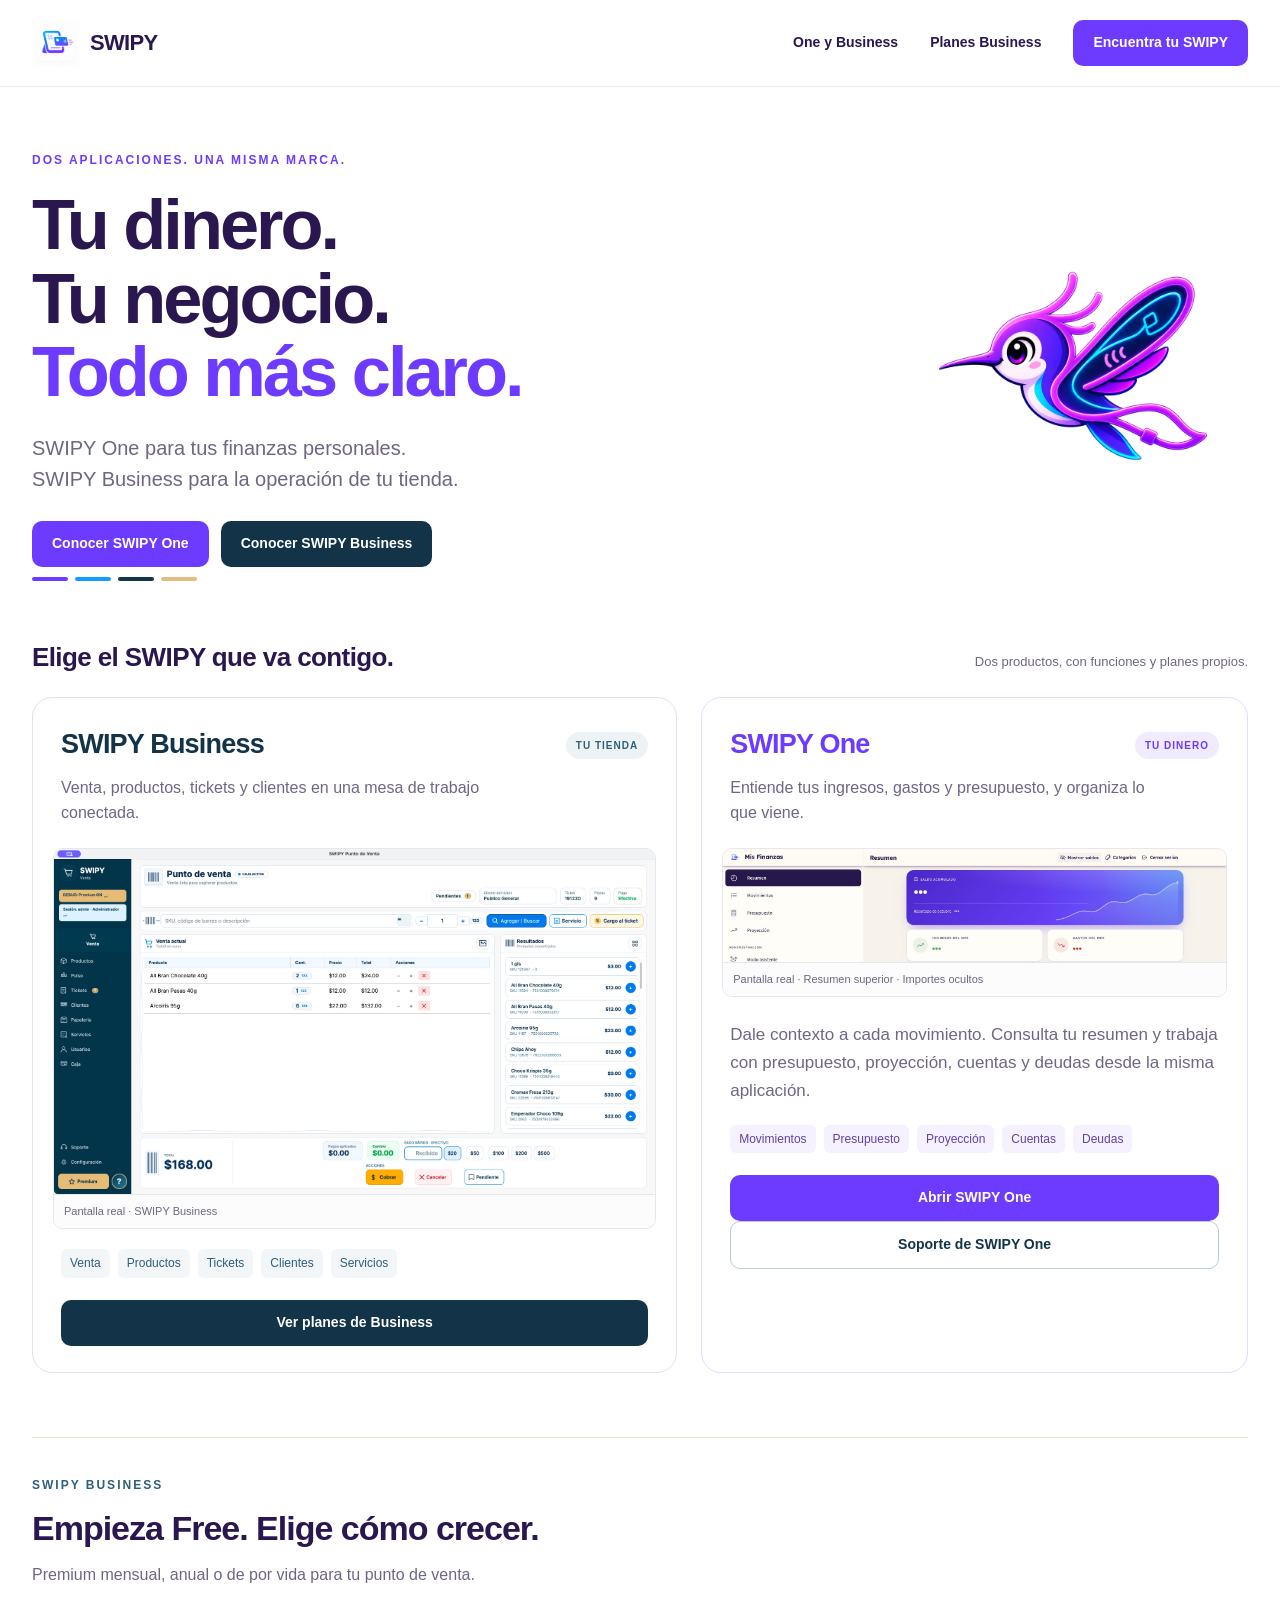
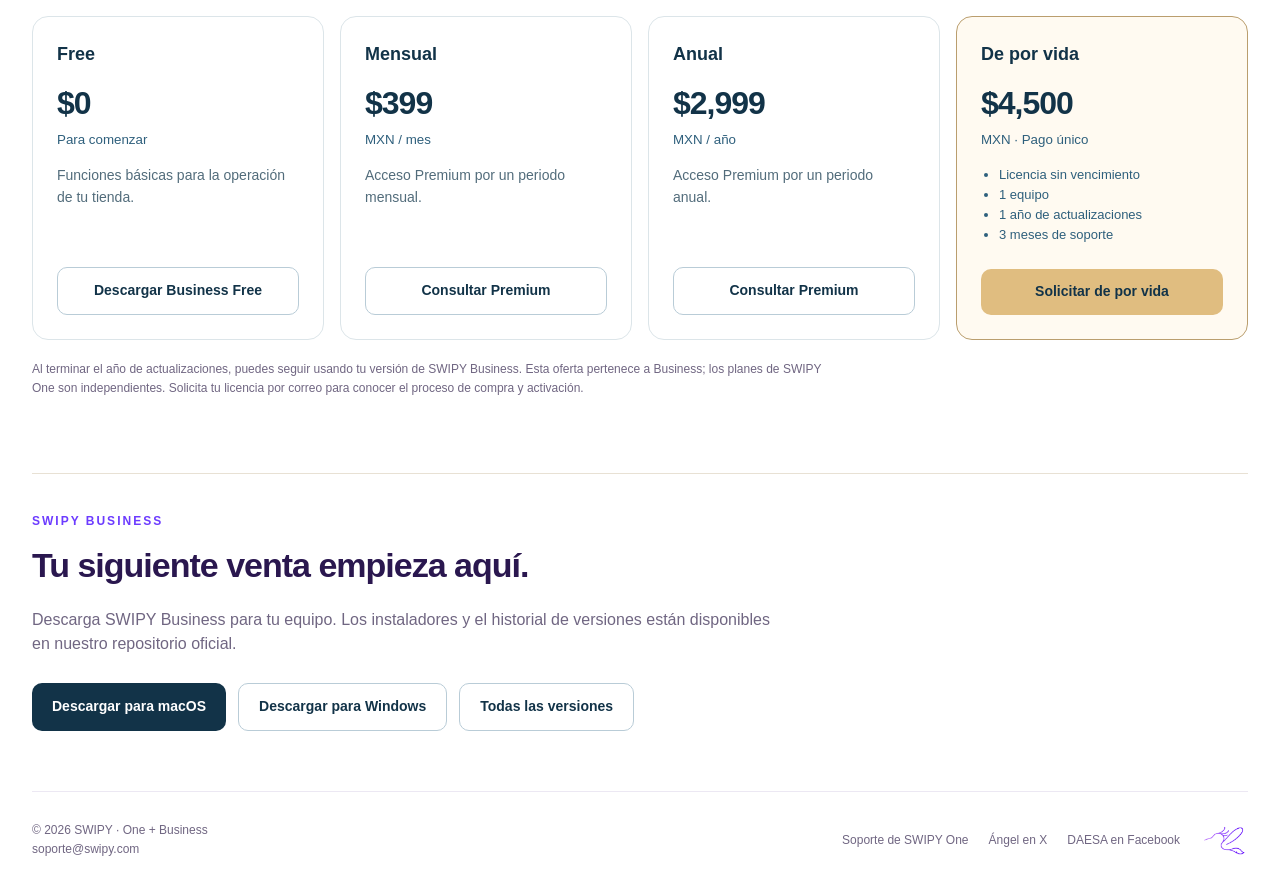
==== commit e28d5ad6: "Add SWIPY One support page and landing links" ====
--- a/index.html
+++ b/index.html
@@ -107,6 +107,7 @@
 <span>Deudas</span>
 </div>
 <a class="button" href="https://finanzas-lyart.vercel.app/" target="_blank" rel="noopener">Abrir SWIPY One</a>
+<a class="button outline" href="soporte-one.html">Soporte de SWIPY One</a>
 </div>
 </article>
 </div>
@@ -168,6 +169,7 @@
 <a href="mailto:soporte@swipy.com">soporte@swipy.com</a>
 </span>
 <div class="footerlinks">
+<a href="soporte-one.html">Soporte de SWIPY One</a>
 <a href="https://x.com/legnaG93" target="_blank" rel="noopener noreferrer">Ángel en X</a>
 <a href="https://www.facebook.com/DaesaSoftware" target="_blank" rel="noopener noreferrer">DAESA en Facebook</a>
 <img src="assets/firma.png" alt="Firma de la mascota oficial SWIPY">
